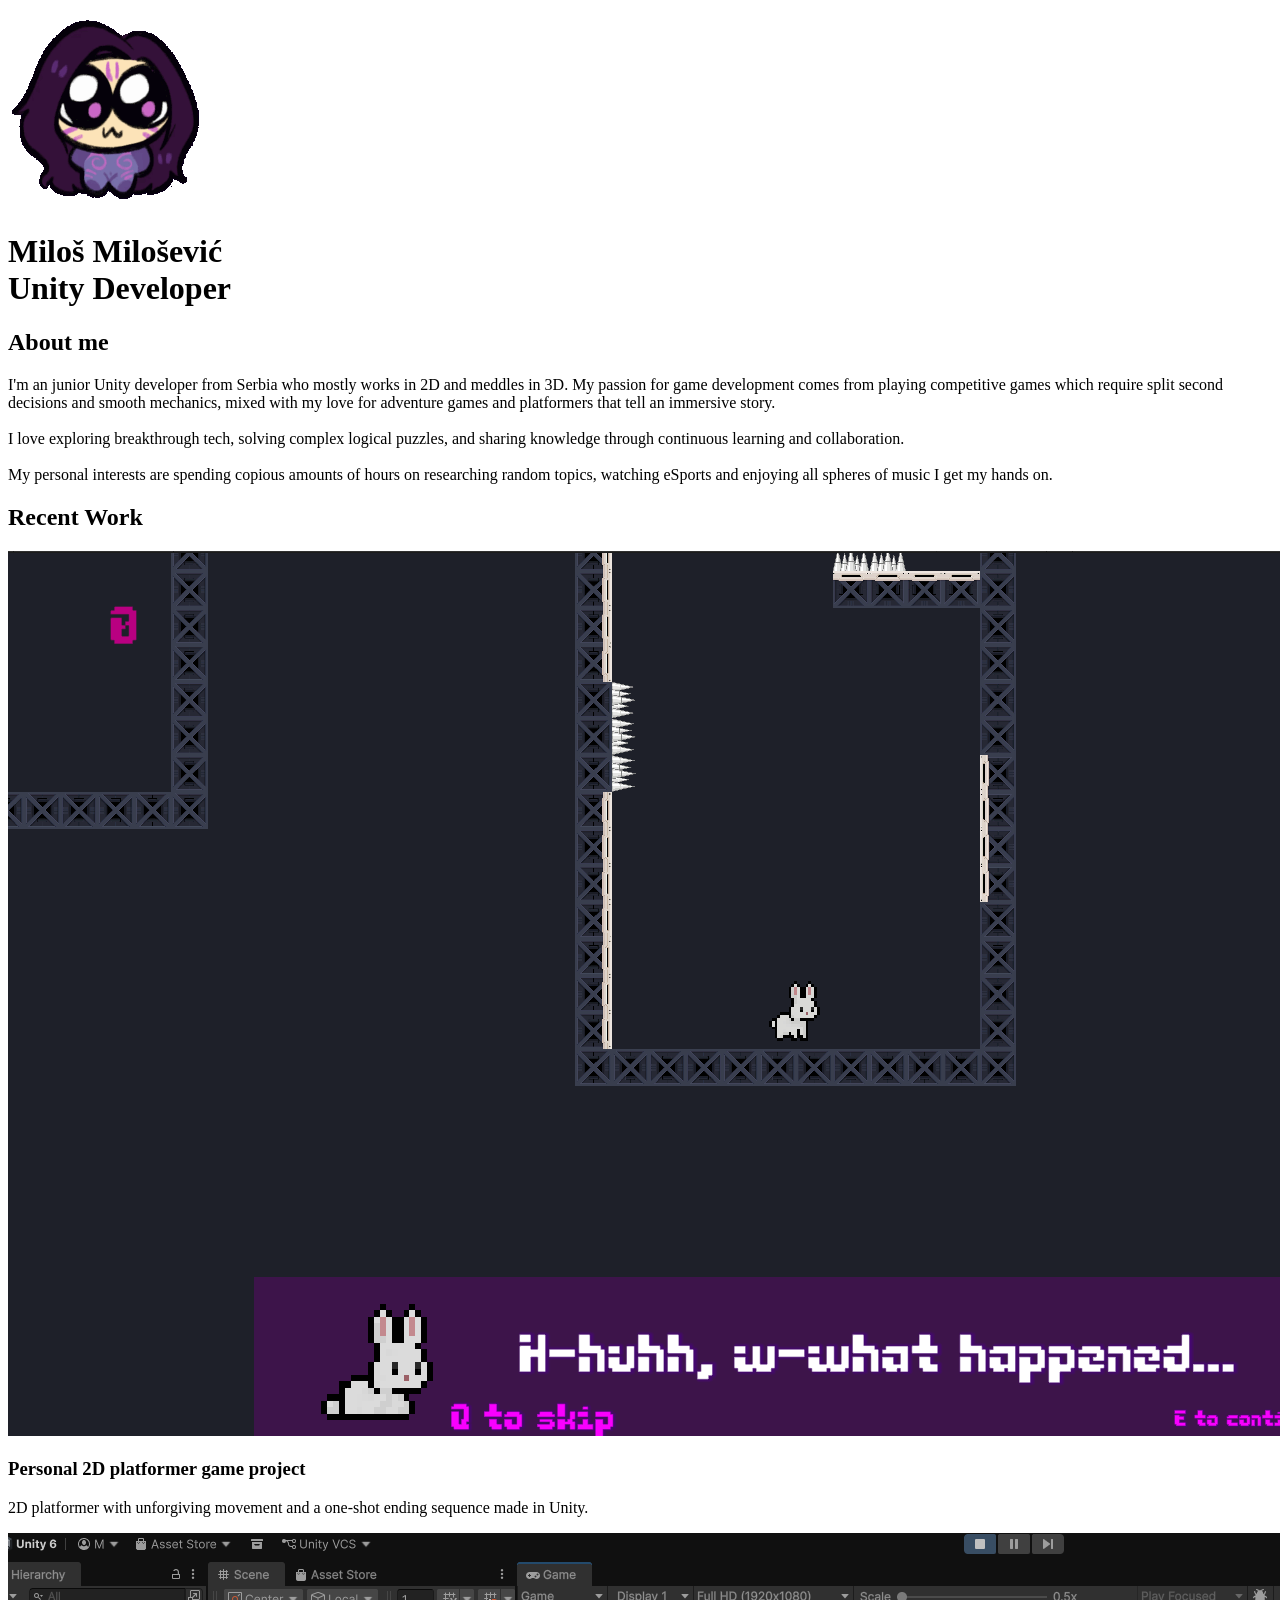
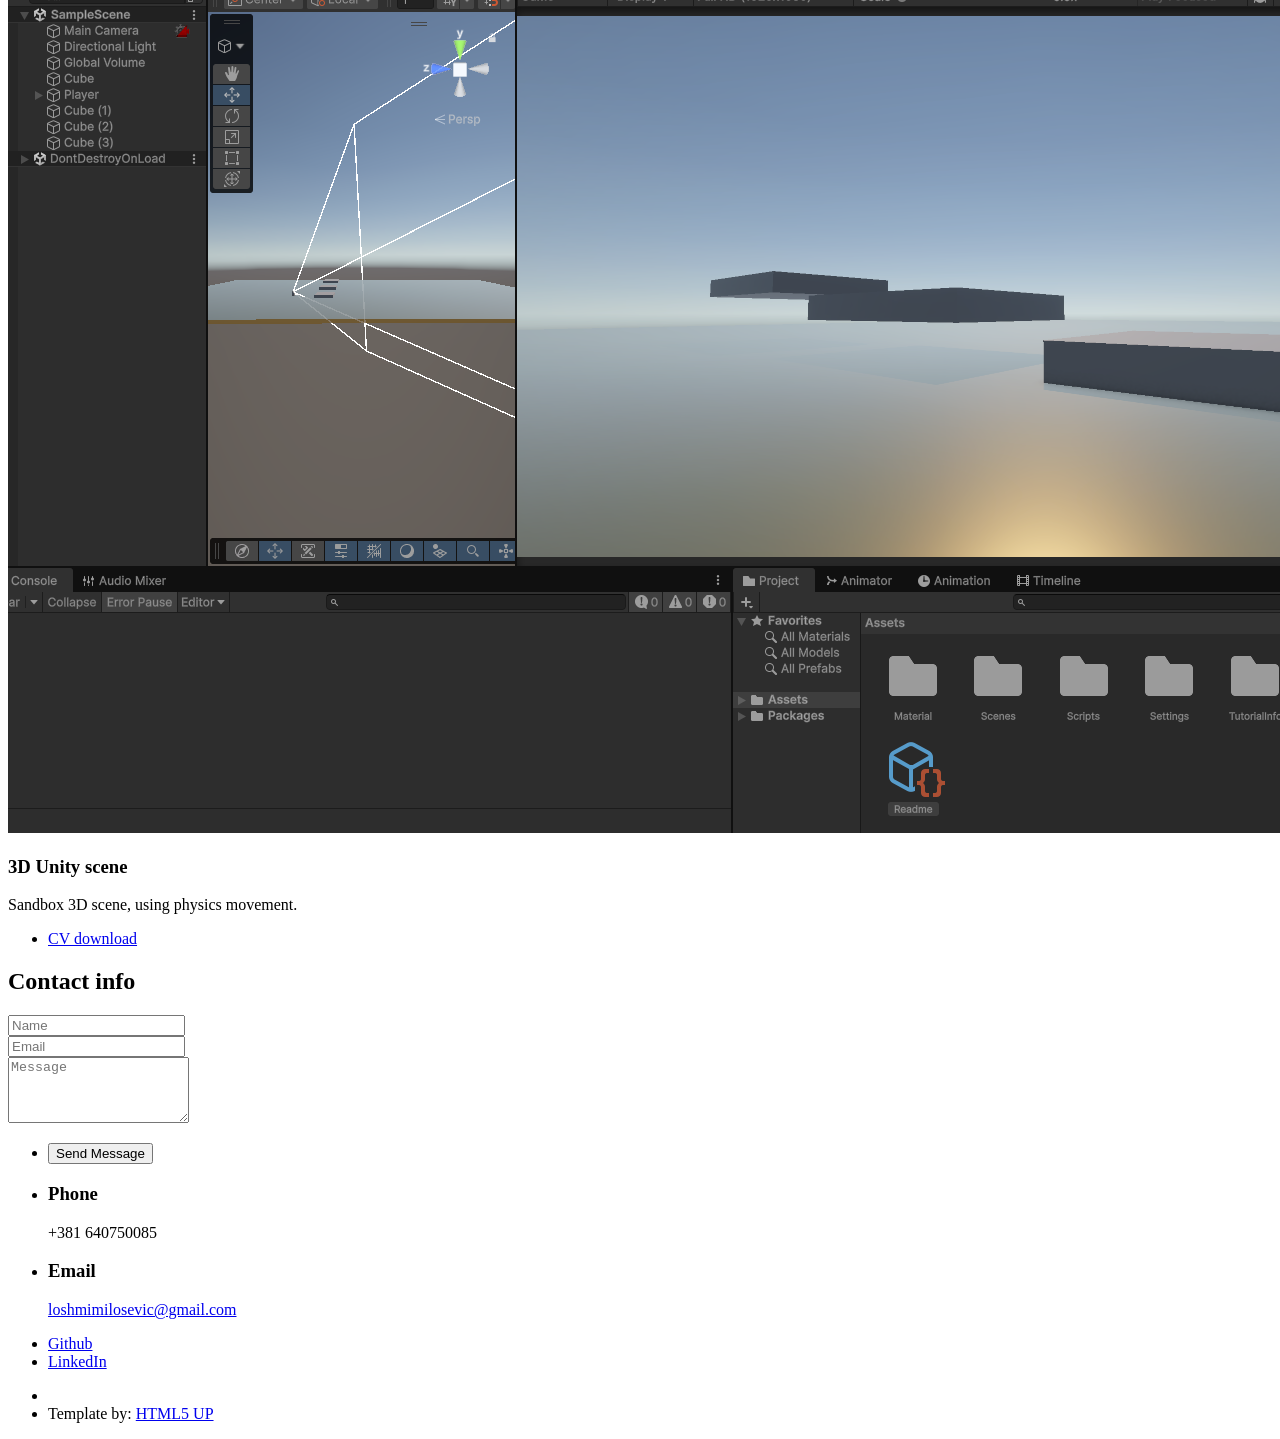
==== index.html @ 56076808 "init" ====
<!DOCTYPE HTML>
<!--
	Strata by HTML5 UP
	html5up.net | @ajlkn
	Free for personal and commercial use under the CCA 3.0 license (html5up.net/license)
-->
<html>
	<head>
		<title>MMilosevic | Portfolio</title>
		<meta charset="utf-8" />
		<meta name="viewport" content="width=device-width, initial-scale=1, user-scalable=no" />
		<link rel="stylesheet" href="assets/css/main.css" />
	</head>
	<body class="is-preload">

		<!-- Header -->
			<header id="header">
				<div class="inner">
					<a class="image avatar"><img src="images/avatar.png" alt="Avatar of MM" /></a>
					<h1>
						<strong>Miloš Milošević</strong>
						<br>Unity Developer</br>
					</h1>
				</div>
			</header>

		<!-- Main -->
			<div id="main">

				<!-- One -->
					<section id="one">
						<header class="major">
							<h2>About me</h2>
						</header>
						<p>
							I'm an junior Unity developer from Serbia who mostly works in 2D and meddles in 3D.
							My passion for game development comes from playing competitive games which require split second decisions and smooth mechanics, mixed with
							my love for adventure games and platformers that tell an immersive story.
							<br>
							</br>
							I love exploring breakthrough tech, solving complex logical puzzles, 
							and sharing knowledge through continuous learning and collaboration.
							<br>
							</br>
							My personal interests are spending copious amounts of hours on researching random topics, watching eSports and 
							enjoying all spheres of music I get my hands on.
						</p>
					</section>

				<!-- Two -->
					<section id="two">
						<h2>Recent Work</h2>
						<div class="row">
							<article class="col-6 col-12-xsmall work-item">
								<a href="images/fulls/personalproject.png" class="image fit thumb"><img src="images/thumbs/personalproject.png" alt="" /></a>
								<h3>Personal 2D platformer game project</h3>
								<p>2D platformer with unforgiving movement and a one-shot ending sequence made in Unity.</p>
							</article>
							<article class="col-6 col-12-xsmall work-item">
								<a href="images/fulls/3dsandbox.png" class="image fit thumb"><img src="images/thumbs/3dsandbox.png" alt="" /></a>
								<h3>3D Unity scene</h3>
								<p>Sandbox 3D scene, using physics movement.</p>
							</article>
						</div>
						<ul class="actions">
							<li><a href="#" class="button">CV download</a></li>
						</ul>
					</section>

				<!-- Three -->
					<section id="three">
						<h2>Contact info</h2>
						<div class="row">
							<div class="col-8 col-12-small">
								<form method="post" action="#">
									<div class="row gtr-uniform gtr-50">
										<div class="col-6 col-12-xsmall"><input type="text" name="name" id="name" placeholder="Name" /></div>
										<div class="col-6 col-12-xsmall"><input type="email" name="email" id="email" placeholder="Email" /></div>
										<div class="col-12"><textarea name="message" id="message" placeholder="Message" rows="4"></textarea></div>
									</div>
								</form>
								<ul class="actions">
									<li><input type="submit" value="Send Message" /></li>
								</ul>
							</div>
							<div class="col-4 col-12-small">
								<ul class="labeled-icons">
									<li>
										<h3 class="icon solid fa-mobile-alt"><span class="label">Phone</span></h3>
										+381 640750085
									</li>
									<li>
										<h3 class="icon solid fa-envelope"><span class="label">Email</span></h3>
										<a href="#">loshmimilosevic@gmail.com</a>
									</li>
								</ul>
							</div>
						</div>
					</section>

				<!-- Four -->
				<!--
					<section id="four">
						<h2>Elements</h2>

						<section>
							<h4>Text</h4>
							<p>This is <b>bold</b> and this is <strong>strong</strong>. This is <i>italic</i> and this is <em>emphasized</em>.
							This is <sup>superscript</sup> text and this is <sub>subscript</sub> text.
							This is <u>underlined</u> and this is code: <code>for (;;) { ... }</code>. Finally, <a href="#">this is a link</a>.</p>
							<hr />
							<header>
								<h4>Heading with a Subtitle</h4>
								<p>Lorem ipsum dolor sit amet nullam id egestas urna aliquam</p>
							</header>
							<p>Nunc lacinia ante nunc ac lobortis. Interdum adipiscing gravida odio porttitor sem non mi integer non faucibus ornare mi ut ante amet placerat aliquet. Volutpat eu sed ante lacinia sapien lorem accumsan varius montes viverra nibh in adipiscing blandit tempus accumsan.</p>
							<header>
								<h5>Heading with a Subtitle</h5>
								<p>Lorem ipsum dolor sit amet nullam id egestas urna aliquam</p>
							</header>
							<p>Nunc lacinia ante nunc ac lobortis. Interdum adipiscing gravida odio porttitor sem non mi integer non faucibus ornare mi ut ante amet placerat aliquet. Volutpat eu sed ante lacinia sapien lorem accumsan varius montes viverra nibh in adipiscing blandit tempus accumsan.</p>
							<hr />
							<h2>Heading Level 2</h2>
							<h3>Heading Level 3</h3>
							<h4>Heading Level 4</h4>
							<h5>Heading Level 5</h5>
							<h6>Heading Level 6</h6>
							<hr />
							<h5>Blockquote</h5>
							<blockquote>Fringilla nisl. Donec accumsan interdum nisi, quis tincidunt felis sagittis eget tempus euismod. Vestibulum ante ipsum primis in faucibus vestibulum. Blandit adipiscing eu felis iaculis volutpat ac adipiscing accumsan faucibus. Vestibulum ante ipsum primis in faucibus lorem ipsum dolor sit amet nullam adipiscing eu felis.</blockquote>
							<h5>Preformatted</h5>
							<pre><code>i = 0;

while (!deck.isInOrder()) {
print 'Iteration ' + i;
deck.shuffle();
i++;
}

print 'It took ' + i + ' iterations to sort the deck.';</code></pre>
						</section>

						<section>
							<h4>Lists</h4>
							<div class="row">
								<div class="col-6 col-12-xsmall">
									<h5>Unordered</h5>
									<ul>
										<li>Dolor pulvinar etiam magna etiam.</li>
										<li>Sagittis adipiscing lorem eleifend.</li>
										<li>Felis enim feugiat dolore viverra.</li>
									</ul>
									<h5>Alternate</h5>
									<ul class="alt">
										<li>Dolor pulvinar etiam magna etiam.</li>
										<li>Sagittis adipiscing lorem eleifend.</li>
										<li>Felis enim feugiat dolore viverra.</li>
									</ul>
								</div>
								<div class="col-6 col-12-xsmall">
									<h5>Ordered</h5>
									<ol>
										<li>Dolor pulvinar etiam magna etiam.</li>
										<li>Etiam vel felis at lorem sed viverra.</li>
										<li>Felis enim feugiat dolore viverra.</li>
										<li>Dolor pulvinar etiam magna etiam.</li>
										<li>Etiam vel felis at lorem sed viverra.</li>
										<li>Felis enim feugiat dolore viverra.</li>
									</ol>
									<h5>Icons</h5>
									<ul class="icons">
										<li><a href="#" class="icon brands fa-twitter"><span class="label">Twitter</span></a></li>
										<li><a href="#" class="icon brands fa-facebook-f"><span class="label">Facebook</span></a></li>
										<li><a href="#" class="icon brands fa-instagram"><span class="label">Instagram</span></a></li>
										<li><a href="#" class="icon brands fa-github"><span class="label">Github</span></a></li>
										<li><a href="#" class="icon brands fa-dribbble"><span class="label">Dribbble</span></a></li>
										<li><a href="#" class="icon brands fa-tumblr"><span class="label">Tumblr</span></a></li>
									</ul>
								</div>
							</div>
							<h5>Actions</h5>
							<ul class="actions">
								<li><a href="#" class="button primary">Default</a></li>
								<li><a href="#" class="button">Default</a></li>
							</ul>
							<ul class="actions small">
								<li><a href="#" class="button primary small">Small</a></li>
								<li><a href="#" class="button small">Small</a></li>
							</ul>
							<div class="row">
								<div class="col-6 col-12-small">
									<ul class="actions stacked">
										<li><a href="#" class="button primary">Default</a></li>
										<li><a href="#" class="button">Default</a></li>
									</ul>
								</div>
								<div class="col-6 col-12-small">
									<ul class="actions stacked">
										<li><a href="#" class="button primary small">Small</a></li>
										<li><a href="#" class="button small">Small</a></li>
									</ul>
								</div>
								<div class="col-6 col-12-small">
									<ul class="actions stacked">
										<li><a href="#" class="button primary fit">Default</a></li>
										<li><a href="#" class="button fit">Default</a></li>
									</ul>
								</div>
								<div class="col-6 col-12-small">
									<ul class="actions stacked">
										<li><a href="#" class="button primary small fit">Small</a></li>
										<li><a href="#" class="button small fit">Small</a></li>
									</ul>
								</div>
							</div>
						</section>

						<section>
							<h4>Table</h4>
							<h5>Default</h5>
							<div class="table-wrapper">
								<table>
									<thead>
										<tr>
											<th>Name</th>
											<th>Description</th>
											<th>Price</th>
										</tr>
									</thead>
									<tbody>
										<tr>
											<td>Item One</td>
											<td>Ante turpis integer aliquet porttitor.</td>
											<td>29.99</td>
										</tr>
										<tr>
											<td>Item Two</td>
											<td>Vis ac commodo adipiscing arcu aliquet.</td>
											<td>19.99</td>
										</tr>
										<tr>
											<td>Item Three</td>
											<td> Morbi faucibus arcu accumsan lorem.</td>
											<td>29.99</td>
										</tr>
										<tr>
											<td>Item Four</td>
											<td>Vitae integer tempus condimentum.</td>
											<td>19.99</td>
										</tr>
										<tr>
											<td>Item Five</td>
											<td>Ante turpis integer aliquet porttitor.</td>
											<td>29.99</td>
										</tr>
									</tbody>
									<tfoot>
										<tr>
											<td colspan="2"></td>
											<td>100.00</td>
										</tr>
									</tfoot>
								</table>
							</div>

							<h5>Alternate</h5>
							<div class="table-wrapper">
								<table class="alt">
									<thead>
										<tr>
											<th>Name</th>
											<th>Description</th>
											<th>Price</th>
										</tr>
									</thead>
									<tbody>
										<tr>
											<td>Item One</td>
											<td>Ante turpis integer aliquet porttitor.</td>
											<td>29.99</td>
										</tr>
										<tr>
											<td>Item Two</td>
											<td>Vis ac commodo adipiscing arcu aliquet.</td>
											<td>19.99</td>
										</tr>
										<tr>
											<td>Item Three</td>
											<td> Morbi faucibus arcu accumsan lorem.</td>
											<td>29.99</td>
										</tr>
										<tr>
											<td>Item Four</td>
											<td>Vitae integer tempus condimentum.</td>
											<td>19.99</td>
										</tr>
										<tr>
											<td>Item Five</td>
											<td>Ante turpis integer aliquet porttitor.</td>
											<td>29.99</td>
										</tr>
									</tbody>
									<tfoot>
										<tr>
											<td colspan="2"></td>
											<td>100.00</td>
										</tr>
									</tfoot>
								</table>
							</div>
						</section>

						<section>
							<h4>Buttons</h4>
							<ul class="actions">
								<li><a href="#" class="button primary">Primary</a></li>
								<li><a href="#" class="button">Default</a></li>
							</ul>
							<ul class="actions">
								<li><a href="#" class="button large">Large</a></li>
								<li><a href="#" class="button">Default</a></li>
								<li><a href="#" class="button small">Small</a></li>
							</ul>
							<ul class="actions fit">
								<li><a href="#" class="button primary fit">Fit</a></li>
								<li><a href="#" class="button fit">Fit</a></li>
							</ul>
							<ul class="actions fit small">
								<li><a href="#" class="button primary fit small">Fit + Small</a></li>
								<li><a href="#" class="button fit small">Fit + Small</a></li>
							</ul>
							<ul class="actions">
								<li><a href="#" class="button primary icon solid fa-download">Icon</a></li>
								<li><a href="#" class="button icon solid fa-download">Icon</a></li>
							</ul>
							<ul class="actions">
								<li><span class="button primary disabled">Primary</span></li>
								<li><span class="button disabled">Default</span></li>
							</ul>
						</section>

						<section>
							<h4>Form</h4>
							<form method="post" action="#">
								<div class="row gtr-uniform gtr-50">
									<div class="col-6 col-12-xsmall">
										<input type="text" name="demo-name" id="demo-name" value="" placeholder="Name" />
									</div>
									<div class="col-6 col-12-xsmall">
										<input type="email" name="demo-email" id="demo-email" value="" placeholder="Email" />
									</div>
									<div class="col-12">
										<select name="demo-category" id="demo-category">
											<option value="">- Category -</option>
											<option value="1">Manufacturing</option>
											<option value="1">Shipping</option>
											<option value="1">Administration</option>
											<option value="1">Human Resources</option>
										</select>
									</div>
									<div class="col-4 col-12-small">
										<input type="radio" id="demo-priority-low" name="demo-priority" checked>
										<label for="demo-priority-low">Low Priority</label>
									</div>
									<div class="col-4 col-12-small">
										<input type="radio" id="demo-priority-normal" name="demo-priority">
										<label for="demo-priority-normal">Normal Priority</label>
									</div>
									<div class="col-4 col-12-small">
										<input type="radio" id="demo-priority-high" name="demo-priority">
										<label for="demo-priority-high">High Priority</label>
									</div>
									<div class="col-6 col-12-small">
										<input type="checkbox" id="demo-copy" name="demo-copy">
										<label for="demo-copy">Email me a copy of this message</label>
									</div>
									<div class="col-6 col-12-small">
										<input type="checkbox" id="demo-human" name="demo-human" checked>
										<label for="demo-human">I am a human and not a robot</label>
									</div>
									<div class="col-12">
										<textarea name="demo-message" id="demo-message" placeholder="Enter your message" rows="6"></textarea>
									</div>
									<div class="col-12">
										<ul class="actions">
											<li><input type="submit" value="Send Message" class="primary" /></li>
											<li><input type="reset" value="Reset" /></li>
										</ul>
									</div>
								</div>
							</form>
						</section>

						<section>
							<h4>Image</h4>
							<h5>Fit</h5>
							<div class="box alt">
								<div class="row gtr-50 gtr-uniform">
									<div class="col-12"><span class="image fit"><img src="images/fulls/05.jpg" alt="" /></span></div>
									<div class="col-4"><span class="image fit"><img src="images/thumbs/01.jpg" alt="" /></span></div>
									<div class="col-4"><span class="image fit"><img src="images/thumbs/02.jpg" alt="" /></span></div>
									<div class="col-4"><span class="image fit"><img src="images/thumbs/03.jpg" alt="" /></span></div>
									<div class="col-4"><span class="image fit"><img src="images/thumbs/04.jpg" alt="" /></span></div>
									<div class="col-4"><span class="image fit"><img src="images/thumbs/05.jpg" alt="" /></span></div>
									<div class="col-4"><span class="image fit"><img src="images/thumbs/06.jpg" alt="" /></span></div>
									<div class="col-4"><span class="image fit"><img src="images/thumbs/03.jpg" alt="" /></span></div>
									<div class="col-4"><span class="image fit"><img src="images/thumbs/02.jpg" alt="" /></span></div>
									<div class="col-4"><span class="image fit"><img src="images/thumbs/01.jpg" alt="" /></span></div>
								</div>
							</div>
							<h5>Left &amp; Right</h5>
							<p><span class="image left"><img src="images/avatar.jpg" alt="" /></span>Fringilla nisl. Donec accumsan interdum nisi, quis tincidunt felis sagittis eget. tempus euismod. Vestibulum ante ipsum primis in faucibus vestibulum. Blandit adipiscing eu felis iaculis volutpat ac adipiscing accumsan eu faucibus. Integer ac pellentesque praesent tincidunt felis sagittis eget. tempus euismod. Vestibulum ante ipsum primis in faucibus vestibulum. Blandit adipiscing eu felis iaculis volutpat ac adipiscing accumsan eu faucibus. Integer ac pellentesque praesent. Donec accumsan interdum nisi, quis tincidunt felis sagittis eget. tempus euismod. Vestibulum ante ipsum primis in faucibus vestibulum. Blandit adipiscing eu felis iaculis volutpat ac adipiscing accumsan eu faucibus. Integer ac pellentesque praesent tincidunt felis sagittis eget. tempus euismod. Vestibulum ante ipsum primis in faucibus vestibulum. Blandit adipiscing eu felis iaculis volutpat ac adipiscing accumsan eu faucibus. Integer ac pellentesque praesent.</p>
							<p><span class="image right"><img src="images/avatar.jpg" alt="" /></span>Fringilla nisl. Donec accumsan interdum nisi, quis tincidunt felis sagittis eget. tempus euismod. Vestibulum ante ipsum primis in faucibus vestibulum. Blandit adipiscing eu felis iaculis volutpat ac adipiscing accumsan eu faucibus. Integer ac pellentesque praesent tincidunt felis sagittis eget. tempus euismod. Vestibulum ante ipsum primis in faucibus vestibulum. Blandit adipiscing eu felis iaculis volutpat ac adipiscing accumsan eu faucibus. Integer ac pellentesque praesent. Donec accumsan interdum nisi, quis tincidunt felis sagittis eget. tempus euismod. Vestibulum ante ipsum primis in faucibus vestibulum. Blandit adipiscing eu felis iaculis volutpat ac adipiscing accumsan eu faucibus. Integer ac pellentesque praesent tincidunt felis sagittis eget. tempus euismod. Vestibulum ante ipsum primis in faucibus vestibulum. Blandit adipiscing eu felis iaculis volutpat ac adipiscing accumsan eu faucibus. Integer ac pellentesque praesent.</p>
						</section>

					</section>
				-->

			</div>

		<!-- Footer -->
			<footer id="footer">
				<div class="inner">
					<ul class="icons">
						<li><a href="https://github.com/losh-mi" class="icon brands fa-github"><span class="label">Github</span></a></li>
						<li><a href="https://www.linkedin.com/in/milos-milosevic-29562b373/" class ="icon brands fa-linkedin"><span class ="label">LinkedIn</span></a></li>
					</ul>
					<ul class="copyright">
						<li></li><li>Template by: <a href="http://html5up.net">HTML5 UP</a></li>
					</ul>
				</div>
			</footer>

		<!-- Scripts -->
			<script src="assets/js/jquery.min.js"></script>
			<script src="assets/js/jquery.poptrox.min.js"></script>
			<script src="assets/js/browser.min.js"></script>
			<script src="assets/js/breakpoints.min.js"></script>
			<script src="assets/js/util.js"></script>
			<script src="assets/js/main.js"></script>

	</body>
</html>
---- assets/css/main.css ----
@import url("fontawesome-all.min.css");
@import url("https://fonts.googleapis.com/css?family=Source+Sans+Pro:400,400italic");

/*
	Strata by HTML5 UP
	html5up.net | @ajlkn
	Free for personal and commercial use under the CCA 3.0 license (html5up.net/license)
*/

html, body, div, span, applet, object,
iframe, h1, h2, h3, h4, h5, h6, p, blockquote,
pre, a, abbr, acronym, address, big, cite,
code, del, dfn, em, img, ins, kbd, q, s, samp,
small, strike, strong, sub, sup, tt, var, b,
u, i, center, dl, dt, dd, ol, ul, li, fieldset,
form, label, legend, table, caption, tbody,
tfoot, thead, tr, th, td, article, aside,
canvas, details, embed, figure, figcaption,
footer, header, hgroup, menu, nav, output, ruby,
section, summary, time, mark, audio, video {
	margin: 0;
	padding: 0;
	border: 0;
	font-size: 100%;
	font: inherit;
	vertical-align: baseline;}

article, aside, details, figcaption, figure,
footer, header, hgroup, menu, nav, section {
	display: block;}

body {
	line-height: 1;
}

ol, ul {
	list-style: none;
}

blockquote, q {
	quotes: none;
}

	blockquote:before, blockquote:after, q:before, q:after {
		content: '';
		content: none;
	}

table {
	border-collapse: collapse;
	border-spacing: 0;
}

body {
	-webkit-text-size-adjust: none;
}

mark {
	background-color: transparent;
	color: inherit;
}

input::-moz-focus-inner {
	border: 0;
	padding: 0;
}

input, select, textarea {
	-moz-appearance: none;
	-webkit-appearance: none;
	-ms-appearance: none;
	appearance: none;
}

/* Basic */

	html {
		box-sizing: border-box;
	}

	*, *:before, *:after {
		box-sizing: inherit;
	}

	body {
		background: #fff;
	}

		body.is-preload *, body.is-preload *:before, body.is-preload *:after {
			-moz-animation: none !important;
			-webkit-animation: none !important;
			-ms-animation: none !important;
			animation: none !important;
			-moz-transition: none !important;
			-webkit-transition: none !important;
			-ms-transition: none !important;
			transition: none !important;
		}

	body, input, select, textarea {
		color: #a2a2a2;
		font-family: "Source Sans Pro", Helvetica, sans-serif;
		font-size: 16pt;
		font-weight: 400;
		line-height: 1.75em;
	}

	a {
		-moz-transition: color 0.2s ease-in-out, border-color 0.2s ease-in-out;
		-webkit-transition: color 0.2s ease-in-out, border-color 0.2s ease-in-out;
		-ms-transition: color 0.2s ease-in-out, border-color 0.2s ease-in-out;
		transition: color 0.2s ease-in-out, border-color 0.2s ease-in-out;
		border-bottom: dotted 1px;
		color: #49bf9d;
		text-decoration: none;
	}

		a:hover {
			border-bottom-color: transparent;
			color: #49bf9d !important;
			text-decoration: none;
		}

	strong, b {
		color: #787878;
		font-weight: 400;
	}

	em, i {
		font-style: italic;
	}

	p {
		margin: 0 0 2em 0;
	}

	h1, h2, h3, h4, h5, h6 {
		color: #787878;
		font-weight: 400;
		line-height: 1em;
		margin: 0 0 1em 0;
	}

		h1 a, h2 a, h3 a, h4 a, h5 a, h6 a {
			color: inherit;
			text-decoration: none;
		}

	h1 {
		font-size: 2em;
		line-height: 1.5em;
	}

	h2 {
		font-size: 1.5em;
		line-height: 1.5em;
	}

	h3 {
		font-size: 1.25em;
		line-height: 1.5em;
	}

	h4 {
		font-size: 1.1em;
		line-height: 1.5em;
	}

	h5 {
		font-size: 0.9em;
		line-height: 1.5em;
	}

	h6 {
		font-size: 0.7em;
		line-height: 1.5em;
	}

	sub {
		font-size: 0.8em;
		position: relative;
		top: 0.5em;
	}

	sup {
		font-size: 0.8em;
		position: relative;
		top: -0.5em;
	}

	hr {
		border: 0;
		border-bottom: solid 2px #efefef;
		margin: 2em 0;
	}

		hr.major {
			margin: 3em 0;
		}

	blockquote {
		border-left: solid 6px #efefef;
		font-style: italic;
		margin: 0 0 2em 0;
		padding: 0.5em 0 0.5em 1.5em;
	}

	code {
		background: #f7f7f7;
		border-radius: 0.35em;
		border: solid 2px #efefef;
		font-family: "Courier New", monospace;
		font-size: 0.9em;
		margin: 0 0.25em;
		padding: 0.25em 0.65em;
	}

	pre {
		-webkit-overflow-scrolling: touch;
		font-family: "Courier New", monospace;
		font-size: 0.9em;
		margin: 0 0 2em 0;
	}

		pre code {
			display: block;
			line-height: 1.75em;
			padding: 1em 1.5em;
			overflow-x: auto;
		}

	.align-left {
		text-align: left;
	}

	.align-center {
		text-align: center;
	}

	.align-right {
		text-align: right;
	}

/* Container */

	.container {
		margin: 0 auto;
		max-width: calc(100% - 4em);
		width: 100%;
	}

		.container.xsmall {
			width: 25%;
		}

		.container.small {
			width: 50%;
		}

		.container.medium {
			width: 75%;
		}

		.container.large {
			width: 125%;
		}

		.container.xlarge {
			width: 150%;
		}

		.container.max {
			width: 100%;
		}

		@media screen and (max-width: 980px) {

			.container {
				width: 100% !important;
				max-width: 100% !important;
			}

		}

		@media screen and (max-width: 480px) {

			.container {
				max-width: calc(100% - 3em);
			}

		}

/* Row */

	.row {
		display: flex;
		flex-wrap: wrap;
		box-sizing: border-box;
		align-items: stretch;
	}

		.row > * {
			box-sizing: border-box;
		}

		.row.gtr-uniform > * > :last-child {
			margin-bottom: 0;
		}

		.row.aln-left {
			justify-content: flex-start;
		}

		.row.aln-center {
			justify-content: center;
		}

		.row.aln-right {
			justify-content: flex-end;
		}

		.row.aln-top {
			align-items: flex-start;
		}

		.row.aln-middle {
			align-items: center;
		}

		.row.aln-bottom {
			align-items: flex-end;
		}

		.row > .imp {
			order: -1;
		}

		.row > .col-1 {
			width: 8.33333%;
		}

		.row > .off-1 {
			margin-left: 8.33333%;
		}

		.row > .col-2 {
			width: 16.66667%;
		}

		.row > .off-2 {
			margin-left: 16.66667%;
		}

		.row > .col-3 {
			width: 25%;
		}

		.row > .off-3 {
			margin-left: 25%;
		}

		.row > .col-4 {
			width: 33.33333%;
		}

		.row > .off-4 {
			margin-left: 33.33333%;
		}

		.row > .col-5 {
			width: 41.66667%;
		}

		.row > .off-5 {
			margin-left: 41.66667%;
		}

		.row > .col-6 {
			width: 50%;
		}

		.row > .off-6 {
			margin-left: 50%;
		}

		.row > .col-7 {
			width: 58.33333%;
		}

		.row > .off-7 {
			margin-left: 58.33333%;
		}

		.row > .col-8 {
			width: 66.66667%;
		}

		.row > .off-8 {
			margin-left: 66.66667%;
		}

		.row > .col-9 {
			width: 75%;
		}

		.row > .off-9 {
			margin-left: 75%;
		}

		.row > .col-10 {
			width: 83.33333%;
		}

		.row > .off-10 {
			margin-left: 83.33333%;
		}

		.row > .col-11 {
			width: 91.66667%;
		}

		.row > .off-11 {
			margin-left: 91.66667%;
		}

		.row > .col-12 {
			width: 100%;
		}

		.row > .off-12 {
			margin-left: 100%;
		}

		.row.gtr-0 {
			margin-top: 0;
			margin-left: 0em;
		}

			.row.gtr-0 > * {
				padding: 0 0 0 0em;
			}

			.row.gtr-0.gtr-uniform {
				margin-top: 0em;
			}

				.row.gtr-0.gtr-uniform > * {
					padding-top: 0em;
				}

		.row.gtr-25 {
			margin-top: 0;
			margin-left: -0.625em;
		}

			.row.gtr-25 > * {
				padding: 0 0 0 0.625em;
			}

			.row.gtr-25.gtr-uniform {
				margin-top: -0.625em;
			}

				.row.gtr-25.gtr-uniform > * {
					padding-top: 0.625em;
				}

		.row.gtr-50 {
			margin-top: 0;
			margin-left: -1.25em;
		}

			.row.gtr-50 > * {
				padding: 0 0 0 1.25em;
			}

			.row.gtr-50.gtr-uniform {
				margin-top: -1.25em;
			}

				.row.gtr-50.gtr-uniform > * {
					padding-top: 1.25em;
				}

		.row {
			margin-top: 0;
			margin-left: -2.5em;
		}

			.row > * {
				padding: 0 0 0 2.5em;
			}

			.row.gtr-uniform {
				margin-top: -2.5em;
			}

				.row.gtr-uniform > * {
					padding-top: 2.5em;
				}

		.row.gtr-150 {
			margin-top: 0;
			margin-left: -3.75em;
		}

			.row.gtr-150 > * {
				padding: 0 0 0 3.75em;
			}

			.row.gtr-150.gtr-uniform {
				margin-top: -3.75em;
			}

				.row.gtr-150.gtr-uniform > * {
					padding-top: 3.75em;
				}

		.row.gtr-200 {
			margin-top: 0;
			margin-left: -5em;
		}

			.row.gtr-200 > * {
				padding: 0 0 0 5em;
			}

			.row.gtr-200.gtr-uniform {
				margin-top: -5em;
			}

				.row.gtr-200.gtr-uniform > * {
					padding-top: 5em;
				}

		@media screen and (max-width: 1800px) {

			.row {
				display: flex;
				flex-wrap: wrap;
				box-sizing: border-box;
				align-items: stretch;
			}

				.row > * {
					box-sizing: border-box;
				}

				.row.gtr-uniform > * > :last-child {
					margin-bottom: 0;
				}

				.row.aln-left {
					justify-content: flex-start;
				}

				.row.aln-center {
					justify-content: center;
				}

				.row.aln-right {
					justify-content: flex-end;
				}

				.row.aln-top {
					align-items: flex-start;
				}

				.row.aln-middle {
					align-items: center;
				}

				.row.aln-bottom {
					align-items: flex-end;
				}

				.row > .imp-xlarge {
					order: -1;
				}

				.row > .col-1-xlarge {
					width: 8.33333%;
				}

				.row > .off-1-xlarge {
					margin-left: 8.33333%;
				}

				.row > .col-2-xlarge {
					width: 16.66667%;
				}

				.row > .off-2-xlarge {
					margin-left: 16.66667%;
				}

				.row > .col-3-xlarge {
					width: 25%;
				}

				.row > .off-3-xlarge {
					margin-left: 25%;
				}

				.row > .col-4-xlarge {
					width: 33.33333%;
				}

				.row > .off-4-xlarge {
					margin-left: 33.33333%;
				}

				.row > .col-5-xlarge {
					width: 41.66667%;
				}

				.row > .off-5-xlarge {
					margin-left: 41.66667%;
				}

				.row > .col-6-xlarge {
					width: 50%;
				}

				.row > .off-6-xlarge {
					margin-left: 50%;
				}

				.row > .col-7-xlarge {
					width: 58.33333%;
				}

				.row > .off-7-xlarge {
					margin-left: 58.33333%;
				}

				.row > .col-8-xlarge {
					width: 66.66667%;
				}

				.row > .off-8-xlarge {
					margin-left: 66.66667%;
				}

				.row > .col-9-xlarge {
					width: 75%;
				}

				.row > .off-9-xlarge {
					margin-left: 75%;
				}

				.row > .col-10-xlarge {
					width: 83.33333%;
				}

				.row > .off-10-xlarge {
					margin-left: 83.33333%;
				}

				.row > .col-11-xlarge {
					width: 91.66667%;
				}

				.row > .off-11-xlarge {
					margin-left: 91.66667%;
				}

				.row > .col-12-xlarge {
					width: 100%;
				}

				.row > .off-12-xlarge {
					margin-left: 100%;
				}

				.row.gtr-0 {
					margin-top: 0;
					margin-left: 0em;
				}

					.row.gtr-0 > * {
						padding: 0 0 0 0em;
					}

					.row.gtr-0.gtr-uniform {
						margin-top: 0em;
					}

						.row.gtr-0.gtr-uniform > * {
							padding-top: 0em;
						}

				.row.gtr-25 {
					margin-top: 0;
					margin-left: -0.625em;
				}

					.row.gtr-25 > * {
						padding: 0 0 0 0.625em;
					}

					.row.gtr-25.gtr-uniform {
						margin-top: -0.625em;
					}

						.row.gtr-25.gtr-uniform > * {
							padding-top: 0.625em;
						}

				.row.gtr-50 {
					margin-top: 0;
					margin-left: -1.25em;
				}

					.row.gtr-50 > * {
						padding: 0 0 0 1.25em;
					}

					.row.gtr-50.gtr-uniform {
						margin-top: -1.25em;
					}

						.row.gtr-50.gtr-uniform > * {
							padding-top: 1.25em;
						}

				.row {
					margin-top: 0;
					margin-left: -2.5em;
				}

					.row > * {
						padding: 0 0 0 2.5em;
					}

					.row.gtr-uniform {
						margin-top: -2.5em;
					}

						.row.gtr-uniform > * {
							padding-top: 2.5em;
						}

				.row.gtr-150 {
					margin-top: 0;
					margin-left: -3.75em;
				}

					.row.gtr-150 > * {
						padding: 0 0 0 3.75em;
					}

					.row.gtr-150.gtr-uniform {
						margin-top: -3.75em;
					}

						.row.gtr-150.gtr-uniform > * {
							padding-top: 3.75em;
						}

				.row.gtr-200 {
					margin-top: 0;
					margin-left: -5em;
				}

					.row.gtr-200 > * {
						padding: 0 0 0 5em;
					}

					.row.gtr-200.gtr-uniform {
						margin-top: -5em;
					}

						.row.gtr-200.gtr-uniform > * {
							padding-top: 5em;
						}

		}

		@media screen and (max-width: 1280px) {

			.row {
				display: flex;
				flex-wrap: wrap;
				box-sizing: border-box;
				align-items: stretch;
			}

				.row > * {
					box-sizing: border-box;
				}

				.row.gtr-uniform > * > :last-child {
					margin-bottom: 0;
				}

				.row.aln-left {
					justify-content: flex-start;
				}

				.row.aln-center {
					justify-content: center;
				}

				.row.aln-right {
					justify-content: flex-end;
				}

				.row.aln-top {
					align-items: flex-start;
				}

				.row.aln-middle {
					align-items: center;
				}

				.row.aln-bottom {
					align-items: flex-end;
				}

				.row > .imp-large {
					order: -1;
				}

				.row > .col-1-large {
					width: 8.33333%;
				}

				.row > .off-1-large {
					margin-left: 8.33333%;
				}

				.row > .col-2-large {
					width: 16.66667%;
				}

				.row > .off-2-large {
					margin-left: 16.66667%;
				}

				.row > .col-3-large {
					width: 25%;
				}

				.row > .off-3-large {
					margin-left: 25%;
				}

				.row > .col-4-large {
					width: 33.33333%;
				}

				.row > .off-4-large {
					margin-left: 33.33333%;
				}

				.row > .col-5-large {
					width: 41.66667%;
				}

				.row > .off-5-large {
					margin-left: 41.66667%;
				}

				.row > .col-6-large {
					width: 50%;
				}

				.row > .off-6-large {
					margin-left: 50%;
				}

				.row > .col-7-large {
					width: 58.33333%;
				}

				.row > .off-7-large {
					margin-left: 58.33333%;
				}

				.row > .col-8-large {
					width: 66.66667%;
				}

				.row > .off-8-large {
					margin-left: 66.66667%;
				}

				.row > .col-9-large {
					width: 75%;
				}

				.row > .off-9-large {
					margin-left: 75%;
				}

				.row > .col-10-large {
					width: 83.33333%;
				}

				.row > .off-10-large {
					margin-left: 83.33333%;
				}

				.row > .col-11-large {
					width: 91.66667%;
				}

				.row > .off-11-large {
					margin-left: 91.66667%;
				}

				.row > .col-12-large {
					width: 100%;
				}

				.row > .off-12-large {
					margin-left: 100%;
				}

				.row.gtr-0 {
					margin-top: 0;
					margin-left: 0em;
				}

					.row.gtr-0 > * {
						padding: 0 0 0 0em;
					}

					.row.gtr-0.gtr-uniform {
						margin-top: 0em;
					}

						.row.gtr-0.gtr-uniform > * {
							padding-top: 0em;
						}

				.row.gtr-25 {
					margin-top: 0;
					margin-left: -0.5em;
				}

					.row.gtr-25 > * {
						padding: 0 0 0 0.5em;
					}

					.row.gtr-25.gtr-uniform {
						margin-top: -0.5em;
					}

						.row.gtr-25.gtr-uniform > * {
							padding-top: 0.5em;
						}

				.row.gtr-50 {
					margin-top: 0;
					margin-left: -1em;
				}

					.row.gtr-50 > * {
						padding: 0 0 0 1em;
					}

					.row.gtr-50.gtr-uniform {
						margin-top: -1em;
					}

						.row.gtr-50.gtr-uniform > * {
							padding-top: 1em;
						}

				.row {
					margin-top: 0;
					margin-left: -2em;
				}

					.row > * {
						padding: 0 0 0 2em;
					}

					.row.gtr-uniform {
						margin-top: -2em;
					}

						.row.gtr-uniform > * {
							padding-top: 2em;
						}

				.row.gtr-150 {
					margin-top: 0;
					margin-left: -3em;
				}

					.row.gtr-150 > * {
						padding: 0 0 0 3em;
					}

					.row.gtr-150.gtr-uniform {
						margin-top: -3em;
					}

						.row.gtr-150.gtr-uniform > * {
							padding-top: 3em;
						}

				.row.gtr-200 {
					margin-top: 0;
					margin-left: -4em;
				}

					.row.gtr-200 > * {
						padding: 0 0 0 4em;
					}

					.row.gtr-200.gtr-uniform {
						margin-top: -4em;
					}

						.row.gtr-200.gtr-uniform > * {
							padding-top: 4em;
						}

		}

		@media screen and (max-width: 980px) {

			.row {
				display: flex;
				flex-wrap: wrap;
				box-sizing: border-box;
				align-items: stretch;
			}

				.row > * {
					box-sizing: border-box;
				}

				.row.gtr-uniform > * > :last-child {
					margin-bottom: 0;
				}

				.row.aln-left {
					justify-content: flex-start;
				}

				.row.aln-center {
					justify-content: center;
				}

				.row.aln-right {
					justify-content: flex-end;
				}

				.row.aln-top {
					align-items: flex-start;
				}

				.row.aln-middle {
					align-items: center;
				}

				.row.aln-bottom {
					align-items: flex-end;
				}

				.row > .imp-medium {
					order: -1;
				}

				.row > .col-1-medium {
					width: 8.33333%;
				}

				.row > .off-1-medium {
					margin-left: 8.33333%;
				}

				.row > .col-2-medium {
					width: 16.66667%;
				}

				.row > .off-2-medium {
					margin-left: 16.66667%;
				}

				.row > .col-3-medium {
					width: 25%;
				}

				.row > .off-3-medium {
					margin-left: 25%;
				}

				.row > .col-4-medium {
					width: 33.33333%;
				}

				.row > .off-4-medium {
					margin-left: 33.33333%;
				}

				.row > .col-5-medium {
					width: 41.66667%;
				}

				.row > .off-5-medium {
					margin-left: 41.66667%;
				}

				.row > .col-6-medium {
					width: 50%;
				}

				.row > .off-6-medium {
					margin-left: 50%;
				}

				.row > .col-7-medium {
					width: 58.33333%;
				}

				.row > .off-7-medium {
					margin-left: 58.33333%;
				}

				.row > .col-8-medium {
					width: 66.66667%;
				}

				.row > .off-8-medium {
					margin-left: 66.66667%;
				}

				.row > .col-9-medium {
					width: 75%;
				}

				.row > .off-9-medium {
					margin-left: 75%;
				}

				.row > .col-10-medium {
					width: 83.33333%;
				}

				.row > .off-10-medium {
					margin-left: 83.33333%;
				}

				.row > .col-11-medium {
					width: 91.66667%;
				}

				.row > .off-11-medium {
					margin-left: 91.66667%;
				}

				.row > .col-12-medium {
					width: 100%;
				}

				.row > .off-12-medium {
					margin-left: 100%;
				}

				.row.gtr-0 {
					margin-top: 0;
					margin-left: 0em;
				}

					.row.gtr-0 > * {
						padding: 0 0 0 0em;
					}

					.row.gtr-0.gtr-uniform {
						margin-top: 0em;
					}

						.row.gtr-0.gtr-uniform > * {
							padding-top: 0em;
						}

				.row.gtr-25 {
					margin-top: 0;
					margin-left: -0.5em;
				}

					.row.gtr-25 > * {
						padding: 0 0 0 0.5em;
					}

					.row.gtr-25.gtr-uniform {
						margin-top: -0.5em;
					}

						.row.gtr-25.gtr-uniform > * {
							padding-top: 0.5em;
						}

				.row.gtr-50 {
					margin-top: 0;
					margin-left: -1em;
				}

					.row.gtr-50 > * {
						padding: 0 0 0 1em;
					}

					.row.gtr-50.gtr-uniform {
						margin-top: -1em;
					}

						.row.gtr-50.gtr-uniform > * {
							padding-top: 1em;
						}

				.row {
					margin-top: 0;
					margin-left: -2em;
				}

					.row > * {
						padding: 0 0 0 2em;
					}

					.row.gtr-uniform {
						margin-top: -2em;
					}

						.row.gtr-uniform > * {
							padding-top: 2em;
						}

				.row.gtr-150 {
					margin-top: 0;
					margin-left: -3em;
				}

					.row.gtr-150 > * {
						padding: 0 0 0 3em;
					}

					.row.gtr-150.gtr-uniform {
						margin-top: -3em;
					}

						.row.gtr-150.gtr-uniform > * {
							padding-top: 3em;
						}

				.row.gtr-200 {
					margin-top: 0;
					margin-left: -4em;
				}

					.row.gtr-200 > * {
						padding: 0 0 0 4em;
					}

					.row.gtr-200.gtr-uniform {
						margin-top: -4em;
					}

						.row.gtr-200.gtr-uniform > * {
							padding-top: 4em;
						}

		}

		@media screen and (max-width: 736px) {

			.row {
				display: flex;
				flex-wrap: wrap;
				box-sizing: border-box;
				align-items: stretch;
			}

				.row > * {
					box-sizing: border-box;
				}

				.row.gtr-uniform > * > :last-child {
					margin-bottom: 0;
				}

				.row.aln-left {
					justify-content: flex-start;
				}

				.row.aln-center {
					justify-content: center;
				}

				.row.aln-right {
					justify-content: flex-end;
				}

				.row.aln-top {
					align-items: flex-start;
				}

				.row.aln-middle {
					align-items: center;
				}

				.row.aln-bottom {
					align-items: flex-end;
				}

				.row > .imp-small {
					order: -1;
				}

				.row > .col-1-small {
					width: 8.33333%;
				}

				.row > .off-1-small {
					margin-left: 8.33333%;
				}

				.row > .col-2-small {
					width: 16.66667%;
				}

				.row > .off-2-small {
					margin-left: 16.66667%;
				}

				.row > .col-3-small {
					width: 25%;
				}

				.row > .off-3-small {
					margin-left: 25%;
				}

				.row > .col-4-small {
					width: 33.33333%;
				}

				.row > .off-4-small {
					margin-left: 33.33333%;
				}

				.row > .col-5-small {
					width: 41.66667%;
				}

				.row > .off-5-small {
					margin-left: 41.66667%;
				}

				.row > .col-6-small {
					width: 50%;
				}

				.row > .off-6-small {
					margin-left: 50%;
				}

				.row > .col-7-small {
					width: 58.33333%;
				}

				.row > .off-7-small {
					margin-left: 58.33333%;
				}

				.row > .col-8-small {
					width: 66.66667%;
				}

				.row > .off-8-small {
					margin-left: 66.66667%;
				}

				.row > .col-9-small {
					width: 75%;
				}

				.row > .off-9-small {
					margin-left: 75%;
				}

				.row > .col-10-small {
					width: 83.33333%;
				}

				.row > .off-10-small {
					margin-left: 83.33333%;
				}

				.row > .col-11-small {
					width: 91.66667%;
				}

				.row > .off-11-small {
					margin-left: 91.66667%;
				}

				.row > .col-12-small {
					width: 100%;
				}

				.row > .off-12-small {
					margin-left: 100%;
				}

				.row.gtr-0 {
					margin-top: 0;
					margin-left: 0em;
				}

					.row.gtr-0 > * {
						padding: 0 0 0 0em;
					}

					.row.gtr-0.gtr-uniform {
						margin-top: 0em;
					}

						.row.gtr-0.gtr-uniform > * {
							padding-top: 0em;
						}

				.row.gtr-25 {
					margin-top: 0;
					margin-left: -0.375em;
				}

					.row.gtr-25 > * {
						padding: 0 0 0 0.375em;
					}

					.row.gtr-25.gtr-uniform {
						margin-top: -0.375em;
					}

						.row.gtr-25.gtr-uniform > * {
							padding-top: 0.375em;
						}

				.row.gtr-50 {
					margin-top: 0;
					margin-left: -0.75em;
				}

					.row.gtr-50 > * {
						padding: 0 0 0 0.75em;
					}

					.row.gtr-50.gtr-uniform {
						margin-top: -0.75em;
					}

						.row.gtr-50.gtr-uniform > * {
							padding-top: 0.75em;
						}

				.row {
					margin-top: 0;
					margin-left: -1.5em;
				}

					.row > * {
						padding: 0 0 0 1.5em;
					}

					.row.gtr-uniform {
						margin-top: -1.5em;
					}

						.row.gtr-uniform > * {
							padding-top: 1.5em;
						}

				.row.gtr-150 {
					margin-top: 0;
					margin-left: -2.25em;
				}

					.row.gtr-150 > * {
						padding: 0 0 0 2.25em;
					}

					.row.gtr-150.gtr-uniform {
						margin-top: -2.25em;
					}

						.row.gtr-150.gtr-uniform > * {
							padding-top: 2.25em;
						}

				.row.gtr-200 {
					margin-top: 0;
					margin-left: -3em;
				}

					.row.gtr-200 > * {
						padding: 0 0 0 3em;
					}

					.row.gtr-200.gtr-uniform {
						margin-top: -3em;
					}

						.row.gtr-200.gtr-uniform > * {
							padding-top: 3em;
						}

		}

		@media screen and (max-width: 480px) {

			.row {
				display: flex;
				flex-wrap: wrap;
				box-sizing: border-box;
				align-items: stretch;
			}

				.row > * {
					box-sizing: border-box;
				}

				.row.gtr-uniform > * > :last-child {
					margin-bottom: 0;
				}

				.row.aln-left {
					justify-content: flex-start;
				}

				.row.aln-center {
					justify-content: center;
				}

				.row.aln-right {
					justify-content: flex-end;
				}

				.row.aln-top {
					align-items: flex-start;
				}

				.row.aln-middle {
					align-items: center;
				}

				.row.aln-bottom {
					align-items: flex-end;
				}

				.row > .imp-xsmall {
					order: -1;
				}

				.row > .col-1-xsmall {
					width: 8.33333%;
				}

				.row > .off-1-xsmall {
					margin-left: 8.33333%;
				}

				.row > .col-2-xsmall {
					width: 16.66667%;
				}

				.row > .off-2-xsmall {
					margin-left: 16.66667%;
				}

				.row > .col-3-xsmall {
					width: 25%;
				}

				.row > .off-3-xsmall {
					margin-left: 25%;
				}

				.row > .col-4-xsmall {
					width: 33.33333%;
				}

				.row > .off-4-xsmall {
					margin-left: 33.33333%;
				}

				.row > .col-5-xsmall {
					width: 41.66667%;
				}

				.row > .off-5-xsmall {
					margin-left: 41.66667%;
				}

				.row > .col-6-xsmall {
					width: 50%;
				}

				.row > .off-6-xsmall {
					margin-left: 50%;
				}

				.row > .col-7-xsmall {
					width: 58.33333%;
				}

				.row > .off-7-xsmall {
					margin-left: 58.33333%;
				}

				.row > .col-8-xsmall {
					width: 66.66667%;
				}

				.row > .off-8-xsmall {
					margin-left: 66.66667%;
				}

				.row > .col-9-xsmall {
					width: 75%;
				}

				.row > .off-9-xsmall {
					margin-left: 75%;
				}

				.row > .col-10-xsmall {
					width: 83.33333%;
				}

				.row > .off-10-xsmall {
					margin-left: 83.33333%;
				}

				.row > .col-11-xsmall {
					width: 91.66667%;
				}

				.row > .off-11-xsmall {
					margin-left: 91.66667%;
				}

				.row > .col-12-xsmall {
					width: 100%;
				}

				.row > .off-12-xsmall {
					margin-left: 100%;
				}

				.row.gtr-0 {
					margin-top: 0;
					margin-left: 0em;
				}

					.row.gtr-0 > * {
						padding: 0 0 0 0em;
					}

					.row.gtr-0.gtr-uniform {
						margin-top: 0em;
					}

						.row.gtr-0.gtr-uniform > * {
							padding-top: 0em;
						}

				.row.gtr-25 {
					margin-top: 0;
					margin-left: -0.375em;
				}

					.row.gtr-25 > * {
						padding: 0 0 0 0.375em;
					}

					.row.gtr-25.gtr-uniform {
						margin-top: -0.375em;
					}

						.row.gtr-25.gtr-uniform > * {
							padding-top: 0.375em;
						}

				.row.gtr-50 {
					margin-top: 0;
					margin-left: -0.75em;
				}

					.row.gtr-50 > * {
						padding: 0 0 0 0.75em;
					}

					.row.gtr-50.gtr-uniform {
						margin-top: -0.75em;
					}

						.row.gtr-50.gtr-uniform > * {
							padding-top: 0.75em;
						}

				.row {
					margin-top: 0;
					margin-left: -1.5em;
				}

					.row > * {
						padding: 0 0 0 1.5em;
					}

					.row.gtr-uniform {
						margin-top: -1.5em;
					}

						.row.gtr-uniform > * {
							padding-top: 1.5em;
						}

				.row.gtr-150 {
					margin-top: 0;
					margin-left: -2.25em;
				}

					.row.gtr-150 > * {
						padding: 0 0 0 2.25em;
					}

					.row.gtr-150.gtr-uniform {
						margin-top: -2.25em;
					}

						.row.gtr-150.gtr-uniform > * {
							padding-top: 2.25em;
						}

				.row.gtr-200 {
					margin-top: 0;
					margin-left: -3em;
				}

					.row.gtr-200 > * {
						padding: 0 0 0 3em;
					}

					.row.gtr-200.gtr-uniform {
						margin-top: -3em;
					}

						.row.gtr-200.gtr-uniform > * {
							padding-top: 3em;
						}

		}

/* Section/Article */

	section.special, article.special {
		text-align: center;
	}

	header p {
		color: #b2b2b2;
		position: relative;
		margin: 0 0 1.5em 0;
	}

	header h2 + p {
		font-size: 1.25em;
		margin-top: -1em;
		line-height: 1.5em;
	}

	header h3 + p {
		font-size: 1.1em;
		margin-top: -0.8em;
		line-height: 1.5em;
	}

	header h4 + p,
	header h5 + p,
	header h6 + p {
		font-size: 0.9em;
		margin-top: -0.6em;
		line-height: 1.5em;
	}

	header.major h2 {
		font-size: 2em;
	}

/* Form */

	form {
		margin: 0 0 2em 0;
	}

	label {
		color: #787878;
		display: block;
		font-size: 0.9em;
		font-weight: 400;
		margin: 0 0 1em 0;
	}

	input[type="text"],
	input[type="password"],
	input[type="email"],
	select,
	textarea {
		-moz-appearance: none;
		-webkit-appearance: none;
		-ms-appearance: none;
		appearance: none;
		background: #f7f7f7;
		border-radius: 0.35em;
		border: solid 2px transparent;
		color: inherit;
		display: block;
		outline: 0;
		padding: 0 0.75em;
		text-decoration: none;
		width: 100%;
	}

		input[type="text"]:invalid,
		input[type="password"]:invalid,
		input[type="email"]:invalid,
		select:invalid,
		textarea:invalid {
			box-shadow: none;
		}

		input[type="text"]:focus,
		input[type="password"]:focus,
		input[type="email"]:focus,
		select:focus,
		textarea:focus {
			border-color: #49bf9d;
		}

	select {
		background-image: url("data:image/svg+xml;charset=utf8,%3Csvg xmlns='http://www.w3.org/2000/svg' width='40' height='40' preserveAspectRatio='none' viewBox='0 0 40 40'%3E%3Cpath d='M9.4,12.3l10.4,10.4l10.4-10.4c0.2-0.2,0.5-0.4,0.9-0.4c0.3,0,0.6,0.1,0.9,0.4l3.3,3.3c0.2,0.2,0.4,0.5,0.4,0.9 c0,0.4-0.1,0.6-0.4,0.9L20.7,31.9c-0.2,0.2-0.5,0.4-0.9,0.4c-0.3,0-0.6-0.1-0.9-0.4L4.3,17.3c-0.2-0.2-0.4-0.5-0.4-0.9 c0-0.4,0.1-0.6,0.4-0.9l3.3-3.3c0.2-0.2,0.5-0.4,0.9-0.4S9.1,12.1,9.4,12.3z' fill='%23dfdfdf' /%3E%3C/svg%3E");
		background-size: 1.25rem;
		background-repeat: no-repeat;
		background-position: calc(100% - 1rem) center;
		height: 2.75em;
		padding-right: 2.75em;
		text-overflow: ellipsis;
	}

		select option {
			color: #787878;
			background: #fff;
		}

		select:focus::-ms-value {
			background-color: transparent;
		}

		select::-ms-expand {
			display: none;
		}

	input[type="text"],
	input[type="password"],
	input[type="email"],
	select {
		height: 2.75em;
	}

	textarea {
		padding: 0.75em;
	}

	input[type="checkbox"],
	input[type="radio"] {
		-moz-appearance: none;
		-webkit-appearance: none;
		-ms-appearance: none;
		appearance: none;
		display: block;
		float: left;
		margin-right: -2em;
		opacity: 0;
		width: 1em;
		z-index: -1;
	}

		input[type="checkbox"] + label,
		input[type="radio"] + label {
			text-decoration: none;
			color: #a2a2a2;
			cursor: pointer;
			display: inline-block;
			font-size: 1em;
			font-weight: 400;
			padding-left: 2.4em;
			padding-right: 0.75em;
			position: relative;
		}

			input[type="checkbox"] + label:before,
			input[type="radio"] + label:before {
				-moz-osx-font-smoothing: grayscale;
				-webkit-font-smoothing: antialiased;
				display: inline-block;
				font-style: normal;
				font-variant: normal;
				text-rendering: auto;
				line-height: 1;
				text-transform: none !important;
				font-family: 'Font Awesome 5 Free';
				font-weight: 900;
			}

			input[type="checkbox"] + label:before,
			input[type="radio"] + label:before {
				background: #f7f7f7;
				border-radius: 0.35em;
				border: solid 2px transparent;
				content: '';
				display: inline-block;
				font-size: 0.8em;
				height: 2.0625em;
				left: 0;
				line-height: 1.85625em;
				position: absolute;
				text-align: center;
				top: 0;
				width: 2.0625em;
			}

		input[type="checkbox"]:checked + label:before,
		input[type="radio"]:checked + label:before {
			background: #787878;
			border-color: #787878;
			color: #fff;
			content: '\f00c';
		}

		input[type="checkbox"]:focus + label:before,
		input[type="radio"]:focus + label:before {
			border-color: #49bf9d;
		}

	input[type="checkbox"] + label:before {
		border-radius: 0.35em;
	}

	input[type="radio"] + label:before {
		border-radius: 100%;
	}

	::-webkit-input-placeholder {
		color: #b2b2b2 !important;
		opacity: 1.0;
	}

	:-moz-placeholder {
		color: #b2b2b2 !important;
		opacity: 1.0;
	}

	::-moz-placeholder {
		color: #b2b2b2 !important;
		opacity: 1.0;
	}

	:-ms-input-placeholder {
		color: #b2b2b2 !important;
		opacity: 1.0;
	}

/* Box */

	.box {
		border-radius: 0.35em;
		border: solid 2px #efefef;
		margin-bottom: 2em;
		padding: 1.5em;
	}

		.box > :last-child,
		.box > :last-child > :last-child,
		.box > :last-child > :last-child > :last-child {
			margin-bottom: 0;
		}

		.box.alt {
			border: 0;
			border-radius: 0;
			padding: 0;
		}

/* Icon */

	.icon {
		text-decoration: none;
		border-bottom: none;
		position: relative;
	}

		.icon:before {
			-moz-osx-font-smoothing: grayscale;
			-webkit-font-smoothing: antialiased;
			display: inline-block;
			font-style: normal;
			font-variant: normal;
			text-rendering: auto;
			line-height: 1;
			text-transform: none !important;
			font-family: 'Font Awesome 5 Free';
			font-weight: 400;
		}

		.icon > .label {
			display: none;
		}

		.icon:before {
			line-height: inherit;
		}

		.icon.solid:before {
			font-weight: 900;
		}

		.icon.brands:before {
			font-family: 'Font Awesome 5 Brands';
		}

/* Image */

	.image {
		border-radius: 0.35em;
		border: 0;
		display: inline-block;
		position: relative;
	}

		.image:before {
			-moz-transition: opacity 0.2s ease-in-out;
			-webkit-transition: opacity 0.2s ease-in-out;
			-ms-transition: opacity 0.2s ease-in-out;
			transition: opacity 0.2s ease-in-out;
			background: url("images/overlay.png");
			border-radius: 0.35em;
			content: '';
			display: block;
			height: 100%;
			left: 0;
			opacity: 0.5;
			position: absolute;
			top: 0;
			width: 100%;
		}

		.image.thumb {
			text-align: center;
		}

			.image.thumb:after {
				-moz-transition: opacity 0.2s ease-in-out;
				-webkit-transition: opacity 0.2s ease-in-out;
				-ms-transition: opacity 0.2s ease-in-out;
				transition: opacity 0.2s ease-in-out;
				border-radius: 0.35em;
				border: solid 3px rgba(255, 255, 255, 0.5);
				color: #fff;
				content: 'View';
				display: inline-block;
				font-size: 0.8em;
				font-weight: 400;
				left: 50%;
				line-height: 2.25em;
				margin: -1.25em 0 0 -3em;
				opacity: 0;
				padding: 0 1.5em;
				position: absolute;
				text-align: center;
				text-decoration: none;
				top: 50%;
				white-space: nowrap;
			}

			.image.thumb:hover:after {
				opacity: 1.0;
			}

			.image.thumb:hover:before {
				background: url("images/overlay.png"), url("images/overlay.png");
				opacity: 1.0;
			}

		.image img {
			border-radius: 0.35em;
			display: block;
		}

		.image.left {
			float: left;
			margin: 0 1.5em 1em 0;
			top: 0.25em;
		}

		.image.right {
			float: right;
			margin: 0 0 1em 1.5em;
			top: 0.25em;
		}

		.image.left, .image.right {
			max-width: 40%;
		}

			.image.left img, .image.right img {
				width: 100%;
			}

		.image.fit {
			display: block;
			margin: 0 0 2em 0;
			width: 100%;
		}

			.image.fit img {
				width: 100%;
			}

		.image.avatar {
			border-radius: 100%;
		}

			.image.avatar:before {
				display: none;
			}

			.image.avatar img {
				border-radius: 100%;
				width: 100%;
			}

/* List */

	ol {
		list-style: decimal;
		margin: 0 0 2em 0;
		padding-left: 1.25em;
	}

		ol li {
			padding-left: 0.25em;
		}

	ul {
		list-style: disc;
		margin: 0 0 2em 0;
		padding-left: 1em;
	}

		ul li {
			padding-left: 0.5em;
		}

		ul.alt {
			list-style: none;
			padding-left: 0;
		}

			ul.alt li {
				border-top: solid 2px #efefef;
				padding: 0.5em 0;
			}

				ul.alt li:first-child {
					border-top: 0;
					padding-top: 0;
				}

	dl {
		margin: 0 0 2em 0;
	}

/* Icons */

	ul.icons {
		cursor: default;
		list-style: none;
		padding-left: 0;
	}

		ul.icons li {
			display: inline-block;
			padding: 0 1em 0 0;
		}

			ul.icons li:last-child {
				padding-right: 0;
			}

			ul.icons li .icon:before {
				font-size: 1.5em;
			}

/* Labeled Icons */

	ul.labeled-icons {
		list-style: none;
		padding: 0;
	}

		ul.labeled-icons li {
			line-height: 1.75em;
			margin: 1.5em 0 0 0;
			padding-left: 2.25em;
			position: relative;
		}

			ul.labeled-icons li:first-child {
				margin-top: 0;
			}

			ul.labeled-icons li a {
				color: inherit;
			}

			ul.labeled-icons li h3 {
				color: #b2b2b2;
				left: 0;
				position: absolute;
				text-align: center;
				top: 0;
				width: 1em;
			}

/* Actions */

	ul.actions {
		display: -moz-flex;
		display: -webkit-flex;
		display: -ms-flex;
		display: flex;
		cursor: default;
		list-style: none;
		margin-left: -1em;
		padding-left: 0;
	}

		ul.actions li {
			padding: 0 0 0 1em;
			vertical-align: middle;
		}

		ul.actions.special {
			-moz-justify-content: center;
			-webkit-justify-content: center;
			-ms-justify-content: center;
			justify-content: center;
			width: 100%;
			margin-left: 0;
		}

			ul.actions.special li:first-child {
				padding-left: 0;
			}

		ul.actions.stacked {
			-moz-flex-direction: column;
			-webkit-flex-direction: column;
			-ms-flex-direction: column;
			flex-direction: column;
			margin-left: 0;
		}

			ul.actions.stacked li {
				padding: 1.3em 0 0 0;
			}

				ul.actions.stacked li:first-child {
					padding-top: 0;
				}

		ul.actions.fit {
			width: calc(100% + 1em);
		}

			ul.actions.fit li {
				-moz-flex-grow: 1;
				-webkit-flex-grow: 1;
				-ms-flex-grow: 1;
				flex-grow: 1;
				-moz-flex-shrink: 1;
				-webkit-flex-shrink: 1;
				-ms-flex-shrink: 1;
				flex-shrink: 1;
				width: 100%;
			}

				ul.actions.fit li > * {
					width: 100%;
				}

			ul.actions.fit.stacked {
				width: 100%;
			}

		@media screen and (max-width: 480px) {

			ul.actions:not(.fixed) {
				-moz-flex-direction: column;
				-webkit-flex-direction: column;
				-ms-flex-direction: column;
				flex-direction: column;
				margin-left: 0;
				width: 100% !important;
			}

				ul.actions:not(.fixed) li {
					-moz-flex-grow: 1;
					-webkit-flex-grow: 1;
					-ms-flex-grow: 1;
					flex-grow: 1;
					-moz-flex-shrink: 1;
					-webkit-flex-shrink: 1;
					-ms-flex-shrink: 1;
					flex-shrink: 1;
					padding: 1em 0 0 0;
					text-align: center;
					width: 100%;
				}

					ul.actions:not(.fixed) li > * {
						width: 100%;
					}

					ul.actions:not(.fixed) li:first-child {
						padding-top: 0;
					}

					ul.actions:not(.fixed) li input[type="submit"],
					ul.actions:not(.fixed) li input[type="reset"],
					ul.actions:not(.fixed) li input[type="button"],
					ul.actions:not(.fixed) li button,
					ul.actions:not(.fixed) li .button {
						width: 100%;
					}

						ul.actions:not(.fixed) li input[type="submit"].icon:before,
						ul.actions:not(.fixed) li input[type="reset"].icon:before,
						ul.actions:not(.fixed) li input[type="button"].icon:before,
						ul.actions:not(.fixed) li button.icon:before,
						ul.actions:not(.fixed) li .button.icon:before {
							margin-left: -0.5em;
						}

		}

/* Table */

	.table-wrapper {
		-webkit-overflow-scrolling: touch;
		overflow-x: auto;
	}

	table {
		margin: 0 0 2em 0;
		width: 100%;
	}

		table tbody tr {
			border: solid 1px #efefef;
			border-left: 0;
			border-right: 0;
		}

			table tbody tr:nth-child(2n + 1) {
				background-color: #f7f7f7;
			}

		table td {
			padding: 0.75em 0.75em;
		}

		table th {
			color: #787878;
			font-size: 0.9em;
			font-weight: 400;
			padding: 0 0.75em 0.75em 0.75em;
			text-align: left;
		}

		table thead {
			border-bottom: solid 2px #efefef;
		}

		table tfoot {
			border-top: solid 2px #efefef;
		}

		table.alt {
			border-collapse: separate;
		}

			table.alt tbody tr td {
				border: solid 2px #efefef;
				border-left-width: 0;
				border-top-width: 0;
			}

				table.alt tbody tr td:first-child {
					border-left-width: 2px;
				}

			table.alt tbody tr:first-child td {
				border-top-width: 2px;
			}

			table.alt thead {
				border-bottom: 0;
			}

			table.alt tfoot {
				border-top: 0;
			}

/* Button */

	input[type="submit"],
	input[type="reset"],
	input[type="button"],
	.button {
		-moz-appearance: none;
		-webkit-appearance: none;
		-ms-appearance: none;
		appearance: none;
		-moz-transition: background-color 0.2s ease-in-out, color 0.2s ease-in-out, border-color 0.2s ease-in-out;
		-webkit-transition: background-color 0.2s ease-in-out, color 0.2s ease-in-out, border-color 0.2s ease-in-out;
		-ms-transition: background-color 0.2s ease-in-out, color 0.2s ease-in-out, border-color 0.2s ease-in-out;
		transition: background-color 0.2s ease-in-out, color 0.2s ease-in-out, border-color 0.2s ease-in-out;
		background-color: transparent;
		border-radius: 0.35em;
		border: solid 3px #efefef;
		color: #787878 !important;
		cursor: pointer;
		display: inline-block;
		font-weight: 400;
		height: 3.15em;
		height: calc(2.75em + 6px);
		line-height: 2.75em;
		min-width: 10em;
		padding: 0 1.5em;
		text-align: center;
		text-decoration: none;
		white-space: nowrap;
	}

		input[type="submit"]:hover,
		input[type="reset"]:hover,
		input[type="button"]:hover,
		.button:hover {
			border-color: #49bf9d;
			color: #49bf9d !important;
		}

		input[type="submit"]:active,
		input[type="reset"]:active,
		input[type="button"]:active,
		.button:active {
			background-color: rgba(73, 191, 157, 0.1);
			border-color: #49bf9d;
			color: #49bf9d !important;
		}

		input[type="submit"].icon,
		input[type="reset"].icon,
		input[type="button"].icon,
		.button.icon {
			padding-left: 1.35em;
		}

			input[type="submit"].icon:before,
			input[type="reset"].icon:before,
			input[type="button"].icon:before,
			.button.icon:before {
				margin-right: 0.5em;
			}

		input[type="submit"].fit,
		input[type="reset"].fit,
		input[type="button"].fit,
		.button.fit {
			min-width: 0;
			width: 100%;
		}

		input[type="submit"].small,
		input[type="reset"].small,
		input[type="button"].small,
		.button.small {
			font-size: 0.8em;
		}

		input[type="submit"].large,
		input[type="reset"].large,
		input[type="button"].large,
		.button.large {
			font-size: 1.35em;
		}

		input[type="submit"].primary,
		input[type="reset"].primary,
		input[type="button"].primary,
		.button.primary {
			background-color: #49bf9d;
			border-color: #49bf9d;
			color: #ffffff !important;
		}

			input[type="submit"].primary:hover,
			input[type="reset"].primary:hover,
			input[type="button"].primary:hover,
			.button.primary:hover {
				background-color: #5cc6a7;
				border-color: #5cc6a7;
			}

			input[type="submit"].primary:active,
			input[type="reset"].primary:active,
			input[type="button"].primary:active,
			.button.primary:active {
				background-color: #3eb08f;
				border-color: #3eb08f;
			}

		input[type="submit"].disabled, input[type="submit"]:disabled,
		input[type="reset"].disabled,
		input[type="reset"]:disabled,
		input[type="button"].disabled,
		input[type="button"]:disabled,
		.button.disabled,
		.button:disabled {
			background-color: #e7e7e7 !important;
			border-color: #e7e7e7 !important;
			color: #b2b2b2 !important;
			cursor: default;
		}

/* Work Item */

	.work-item {
		margin: 0 0 2em 0;
	}

		.work-item .image {
			margin: 0 0 1.5em 0;
		}

		.work-item h3 {
			font-size: 1em;
			margin: 0 0 0.5em 0;
		}

		.work-item p {
			font-size: 0.8em;
			line-height: 1.5em;
			margin: 0;
		}

/* Header */

	#header {
		display: -moz-flex;
		display: -webkit-flex;
		display: -ms-flex;
		display: flex;
		-moz-flex-direction: column;
		-webkit-flex-direction: column;
		-ms-flex-direction: column;
		flex-direction: column;
		-moz-align-items: -moz-flex-end;
		-webkit-align-items: -webkit-flex-end;
		-ms-align-items: -ms-flex-end;
		align-items: flex-end;
		-moz-justify-content: space-between;
		-webkit-justify-content: space-between;
		-ms-justify-content: space-between;
		justify-content: space-between;
		background-color: #1f1815;
		background-attachment: scroll,								scroll;
		background-image: url("images/overlay.png"), url("../../images/bg.jpg");
		background-position: top left,							top left;
		background-repeat: repeat,								no-repeat;
		background-size: auto,								150%;
		color: rgba(255, 255, 255, 0.5);
		height: 100%;
		left: 0;
		padding: 8em 4em;
		position: fixed;
		text-align: right;
		top: 0;
		width: 35%;
	}

		#header > * {
			-moz-flex-shrink: 0;
			-webkit-flex-shrink: 0;
			-ms-flex-shrink: 0;
			flex-shrink: 0;
			width: 100%;
		}

		#header > .inner {
			-moz-flex-grow: 1;
			-webkit-flex-grow: 1;
			-ms-flex-grow: 1;
			flex-grow: 1;
			margin: 0 0 2em 0;
		}

		#header strong, #header b {
			color: #ffffff;
		}

		#header h2, #header h3, #header h4, #header h5, #header h6 {
			color: #ffffff;
		}

		#header h1 {
			color: rgba(255, 255, 255, 0.5);
			font-size: 1.35em;
			line-height: 1.75em;
			margin: 0;
		}

		#header .image.avatar {
			margin: 0 0 1em 0;
			width: 6.25em;
		}

/* Footer */

	#footer .icons {
		margin: 1em 0 0 0;
	}

		#footer .icons a {
			color: rgba(255, 255, 255, 0.4);
		}

	#footer .copyright {
		color: rgba(255, 255, 255, 0.4);
		font-size: 0.8em;
		list-style: none;
		margin: 1em 0 0 0;
		padding: 0;
	}

		#footer .copyright li {
			border-left: solid 1px rgba(255, 255, 255, 0.25);
			display: inline-block;
			line-height: 1em;
			margin-left: 0.75em;
			padding-left: 0.75em;
		}

			#footer .copyright li:first-child {
				border-left: 0;
				margin-left: 0;
				padding-left: 0;
			}

			#footer .copyright li a {
				color: inherit;
			}

/* Main */

	#main {
		margin-left: 35%;
		max-width: 54em;
		padding: 8em 4em 4em 4em;
		width: calc(100% - 35%);
	}

		#main > section {
			border-top: solid 2px #efefef;
			margin: 4em 0 0 0;
			padding: 4em 0 0 0;
		}

			#main > section:first-child {
				border-top: 0;
				margin-top: 0;
				padding-top: 0;
			}

/* Poptrox */

	@-moz-keyframes spin {
		0% {
			-moz-transform: rotate(0deg);
			-webkit-transform: rotate(0deg);
			-ms-transform: rotate(0deg);
			transform: rotate(0deg);
		}

		100% {
			-moz-transform: rotate(360deg);
			-webkit-transform: rotate(360deg);
			-ms-transform: rotate(360deg);
			transform: rotate(360deg);
		}
	}

	@-webkit-keyframes spin {
		0% {
			-moz-transform: rotate(0deg);
			-webkit-transform: rotate(0deg);
			-ms-transform: rotate(0deg);
			transform: rotate(0deg);
		}

		100% {
			-moz-transform: rotate(360deg);
			-webkit-transform: rotate(360deg);
			-ms-transform: rotate(360deg);
			transform: rotate(360deg);
		}
	}

	@-ms-keyframes spin {
		0% {
			-moz-transform: rotate(0deg);
			-webkit-transform: rotate(0deg);
			-ms-transform: rotate(0deg);
			transform: rotate(0deg);
		}

		100% {
			-moz-transform: rotate(360deg);
			-webkit-transform: rotate(360deg);
			-ms-transform: rotate(360deg);
			transform: rotate(360deg);
		}
	}

	@keyframes spin {
		0% {
			-moz-transform: rotate(0deg);
			-webkit-transform: rotate(0deg);
			-ms-transform: rotate(0deg);
			transform: rotate(0deg);
		}

		100% {
			-moz-transform: rotate(360deg);
			-webkit-transform: rotate(360deg);
			-ms-transform: rotate(360deg);
			transform: rotate(360deg);
		}
	}

	.poptrox-popup {
		-moz-box-sizing: content-box;
		-webkit-box-sizing: content-box;
		-ms-box-sizing: content-box;
		box-sizing: content-box;
		-webkit-tap-highlight-color: rgba(255, 255, 255, 0);
		background: #fff;
		border-radius: 0.35em;
		box-shadow: 0 0.1em 0.15em 0 rgba(0, 0, 0, 0.15);
		overflow: hidden;
		padding-bottom: 3em;
	}

		.poptrox-popup .loader {
			text-decoration: none;
			-moz-animation: spin 1s linear infinite;
			-webkit-animation: spin 1s linear infinite;
			-ms-animation: spin 1s linear infinite;
			animation: spin 1s linear infinite;
			font-size: 1.5em;
			height: 1em;
			left: 50%;
			line-height: 1em;
			margin: -0.5em 0 0 -0.5em;
			position: absolute;
			top: 50%;
			width: 1em;
		}

			.poptrox-popup .loader:before {
				-moz-osx-font-smoothing: grayscale;
				-webkit-font-smoothing: antialiased;
				display: inline-block;
				font-style: normal;
				font-variant: normal;
				text-rendering: auto;
				line-height: 1;
				text-transform: none !important;
				font-family: 'Font Awesome 5 Free';
				font-weight: 900;
			}

			.poptrox-popup .loader:before {
				content: '\f1ce';
			}

		.poptrox-popup .caption {
			background: #fff;
			bottom: 0;
			cursor: default;
			font-size: 0.9em;
			height: 3em;
			left: 0;
			line-height: 2.8em;
			position: absolute;
			text-align: center;
			width: 100%;
			z-index: 1;
		}

		.poptrox-popup .nav-next,
		.poptrox-popup .nav-previous {
			text-decoration: none;
			-moz-transition: opacity 0.2s ease-in-out;
			-webkit-transition: opacity 0.2s ease-in-out;
			-ms-transition: opacity 0.2s ease-in-out;
			transition: opacity 0.2s ease-in-out;
			-webkit-tap-highlight-color: rgba(255, 255, 255, 0);
			background: rgba(0, 0, 0, 0.01);
			cursor: pointer;
			height: 100%;
			opacity: 0;
			position: absolute;
			top: 0;
			width: 50%;
		}

			.poptrox-popup .nav-next:before,
			.poptrox-popup .nav-previous:before {
				-moz-osx-font-smoothing: grayscale;
				-webkit-font-smoothing: antialiased;
				display: inline-block;
				font-style: normal;
				font-variant: normal;
				text-rendering: auto;
				line-height: 1;
				text-transform: none !important;
				font-family: 'Font Awesome 5 Free';
				font-weight: 900;
			}

			.poptrox-popup .nav-next:before,
			.poptrox-popup .nav-previous:before {
				color: #fff;
				font-size: 2.5em;
				height: 1em;
				line-height: 1em;
				margin-top: -0.75em;
				position: absolute;
				text-align: center;
				top: 50%;
				width: 1.5em;
			}

		.poptrox-popup .nav-next {
			right: 0;
		}

			.poptrox-popup .nav-next:before {
				content: '\f105';
				right: 0;
			}

		.poptrox-popup .nav-previous {
			left: 0;
		}

			.poptrox-popup .nav-previous:before {
				content: '\f104';
				left: 0;
			}

		.poptrox-popup .closer {
			text-decoration: none;
			-moz-transition: opacity 0.2s ease-in-out;
			-webkit-transition: opacity 0.2s ease-in-out;
			-ms-transition: opacity 0.2s ease-in-out;
			transition: opacity 0.2s ease-in-out;
			-webkit-tap-highlight-color: rgba(255, 255, 255, 0);
			color: #fff;
			height: 4em;
			line-height: 4em;
			opacity: 0;
			position: absolute;
			right: 0;
			text-align: center;
			top: 0;
			width: 4em;
			z-index: 2;
		}

			.poptrox-popup .closer:before {
				-moz-osx-font-smoothing: grayscale;
				-webkit-font-smoothing: antialiased;
				display: inline-block;
				font-style: normal;
				font-variant: normal;
				text-rendering: auto;
				line-height: 1;
				text-transform: none !important;
				font-family: 'Font Awesome 5 Free';
				font-weight: 900;
			}

			.poptrox-popup .closer:before {
				-moz-box-sizing: content-box;
				-webkit-box-sizing: content-box;
				-ms-box-sizing: content-box;
				box-sizing: content-box;
				border-radius: 100%;
				border: solid 3px rgba(255, 255, 255, 0.5);
				content: '\f00d';
				display: block;
				font-size: 1em;
				height: 1.75em;
				left: 50%;
				line-height: 1.75em;
				margin: -0.875em 0 0 -0.875em;
				position: absolute;
				top: 50%;
				width: 1.75em;
			}

		.poptrox-popup:hover .nav-next,
		.poptrox-popup:hover .nav-previous {
			opacity: 0.5;
		}

			.poptrox-popup:hover .nav-next:hover,
			.poptrox-popup:hover .nav-previous:hover {
				opacity: 1.0;
			}

		.poptrox-popup:hover .closer {
			opacity: 0.5;
		}

			.poptrox-popup:hover .closer:hover {
				opacity: 1.0;
			}

/* Touch */

	body.is-touch .image.thumb:before {
		opacity: 0.5 !important;
	}

	body.is-touch .image.thumb:after {
		display: none !important;
	}

	body.is-touch #header {
		background-attachment: scroll;
		background-size: auto, cover;
	}

	body.is-touch .poptrox-popup .nav-next,
	body.is-touch .poptrox-popup .nav-previous,
	body.is-touch .poptrox-popup .closer {
		opacity: 1.0 !important;
	}

/* XLarge */

	@media screen and (max-width: 1800px) {

		/* Basic */

			body, input, select, textarea {
				font-size: 12pt;
			}

	}

/* Large */

	@media screen and (max-width: 1280px) {

		/* Header */

			#header {
				padding: 6em 3em 3em 3em;
				width: 30%;
			}

				#header h1 {
					font-size: 1.25em;
				}

					#header h1 br {
						display: none;
					}

				#header > .inner {
					margin-bottom: 0;
				}

		/* Footer */

			#footer .copyright li {
				border-left-width: 0;
				display: block;
				line-height: 2.25em;
				margin-left: 0;
				padding-left: 0;
			}

		/* Main */

			#main {
				margin-left: 30%;
				max-width: none;
				padding: 6em 3em 3em 3em;
				width: calc(100% - 30%);
			}

	}

/* Medium */

	@media screen and (max-width: 980px) {

		/* Basic */

			h1 br, h2 br, h3 br, h4 br, h5 br, h6 br {
				display: none;
			}

		/* List */

			ul.icons li .icon {
				font-size: 1.25em;
			}

		/* Header */

			#header {
				background-attachment: scroll;
				background-position: top left, center center;
				background-size: auto,		cover;
				left: auto;
				padding: 6em 4em;
				position: relative;
				text-align: center;
				top: auto;
				width: 100%;
				display: block;
			}

				#header h1 {
					font-size: 1.75em;
				}

					#header h1 br {
						display: inline;
					}

		/* Footer */

			#footer {
				background-attachment: scroll;
				background-color: #1f1815;
				background-image: url("images/overlay.png"), url("../../images/bg.jpg");
				background-position: top left,						bottom center;
				background-repeat: repeat,							no-repeat;
				background-size: auto,							cover;
				bottom: auto;
				left: auto;
				padding: 4em 4em 6em 4em;
				position: relative;
				text-align: center;
				width: 100%;
			}

				#footer .icons {
					margin: 0 0 1em 0;
				}

				#footer .copyright {
					margin: 0 0 1em 0;
				}

					#footer .copyright li {
						border-left-width: 1px;
						display: inline-block;
						line-height: 1em;
						margin-left: 0.75em;
						padding-left: 0.75em;
					}

		/* Main */

			#main {
				margin: 0;
				padding: 6em 4em;
				width: 100%;
			}

	}

/* Small */

	@media screen and (max-width: 736px) {

		/* Basic */

			h1 {
				font-size: 1.5em;
			}

			h2 {
				font-size: 1.2em;
			}

			h3 {
				font-size: 1em;
			}

		/* Section/Article */

			section.special, article.special {
				text-align: center;
			}

			header.major h2 {
				font-size: 1.35em;
			}

		/* List */

			ul.labeled-icons li {
				padding-left: 2em;
			}

				ul.labeled-icons li h3 {
					line-height: 1.75em;
				}

		/* Header */

			#header {
				padding: 2.25em 1.5em;
			}

				#header h1 {
					font-size: 1.35em;
				}

		/* Footer */

			#footer {
				padding: 2.25em 1.5em;
			}

		/* Main */

			#main {
				padding: 2.25em 1.5em 0.25em 1.5em;
			}

				#main > section {
					margin: 2.25em 0 0 0;
					padding: 2.25em 0 0 0;
				}

		/* Poptrox */

			.poptrox-popup {
				border-radius: 0;
			}

				.poptrox-popup .nav-next:before,
				.poptrox-popup .nav-previous:before {
					margin-top: -1em;
				}

	}

/* XSmall */

	@media screen and (max-width: 480px) {

		/* Header */

			#header {
				padding: 4.5em 1.5em;
			}

				#header h1 br {
					display: none;
				}

		/* Footer */

			#footer .copyright li {
				border-left-width: 0;
				display: block;
				line-height: 2.25em;
				margin-left: 0;
				padding-left: 0;
			}

	}
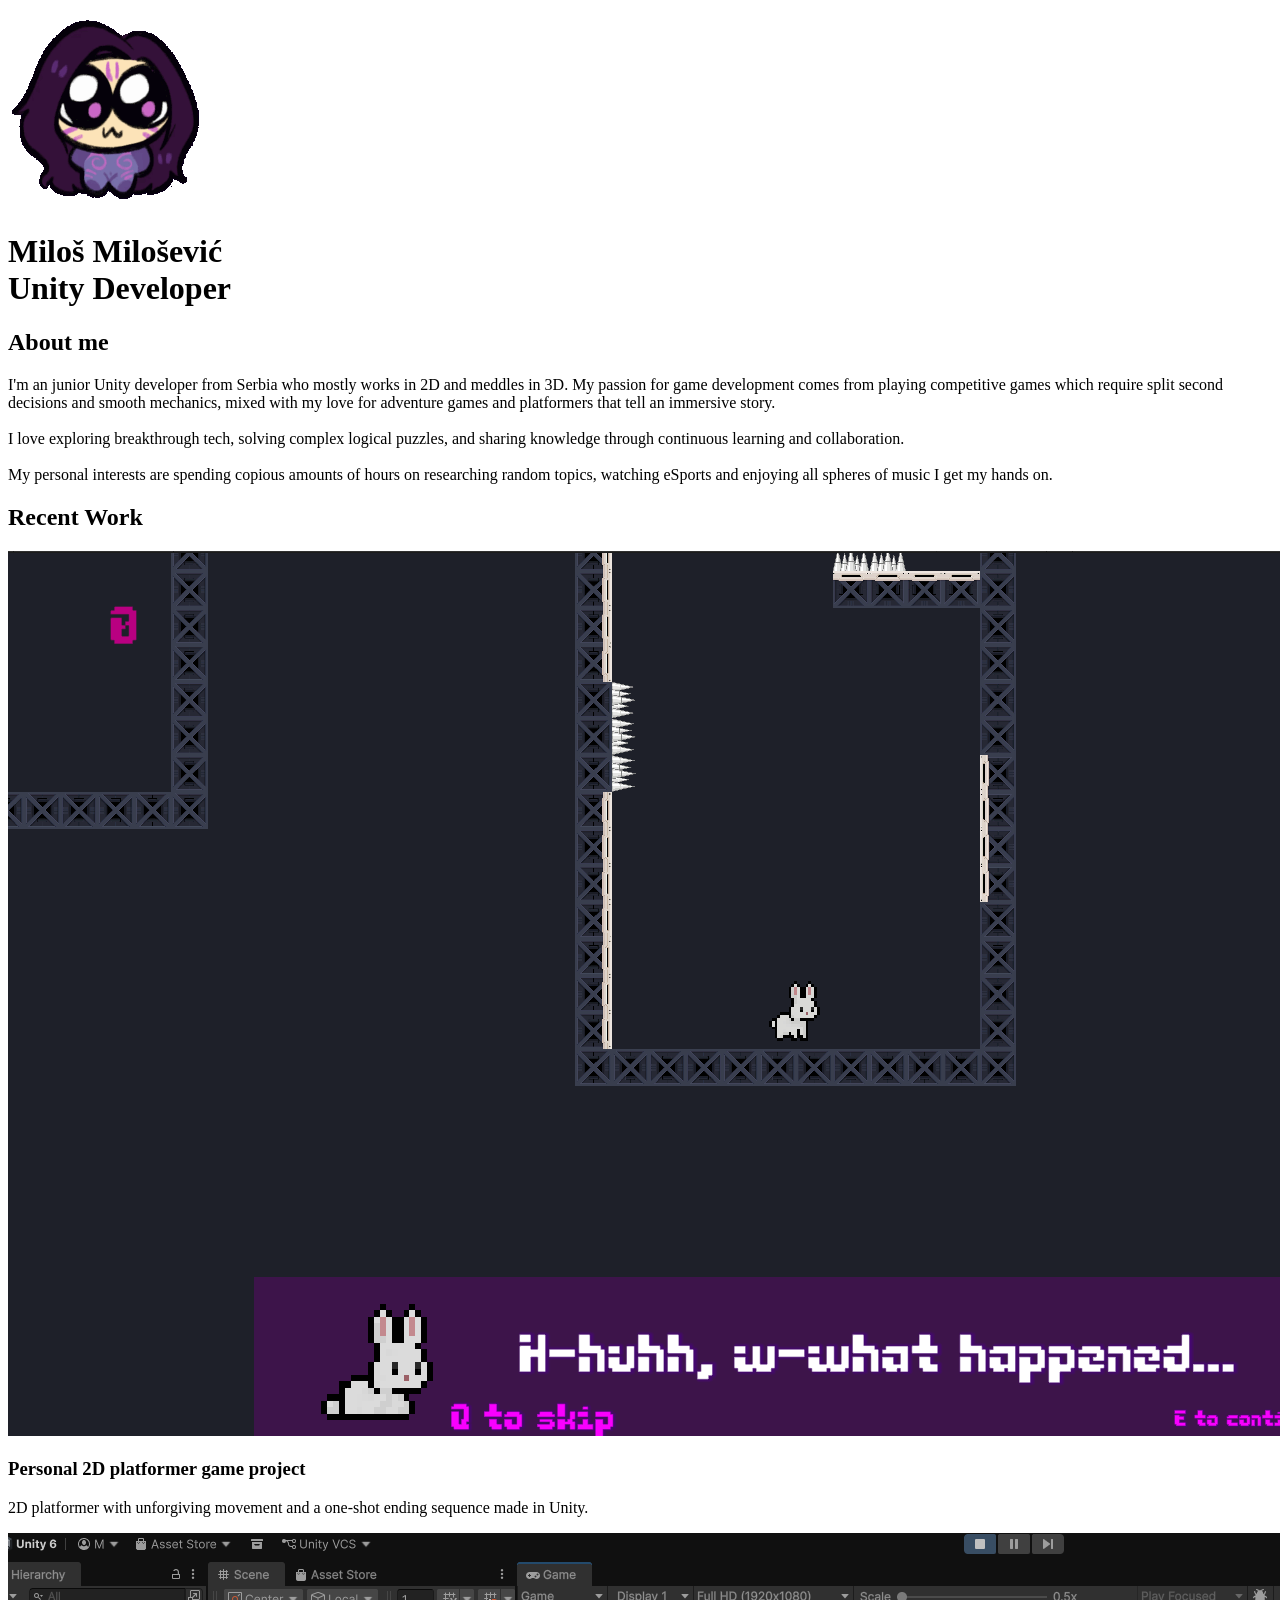
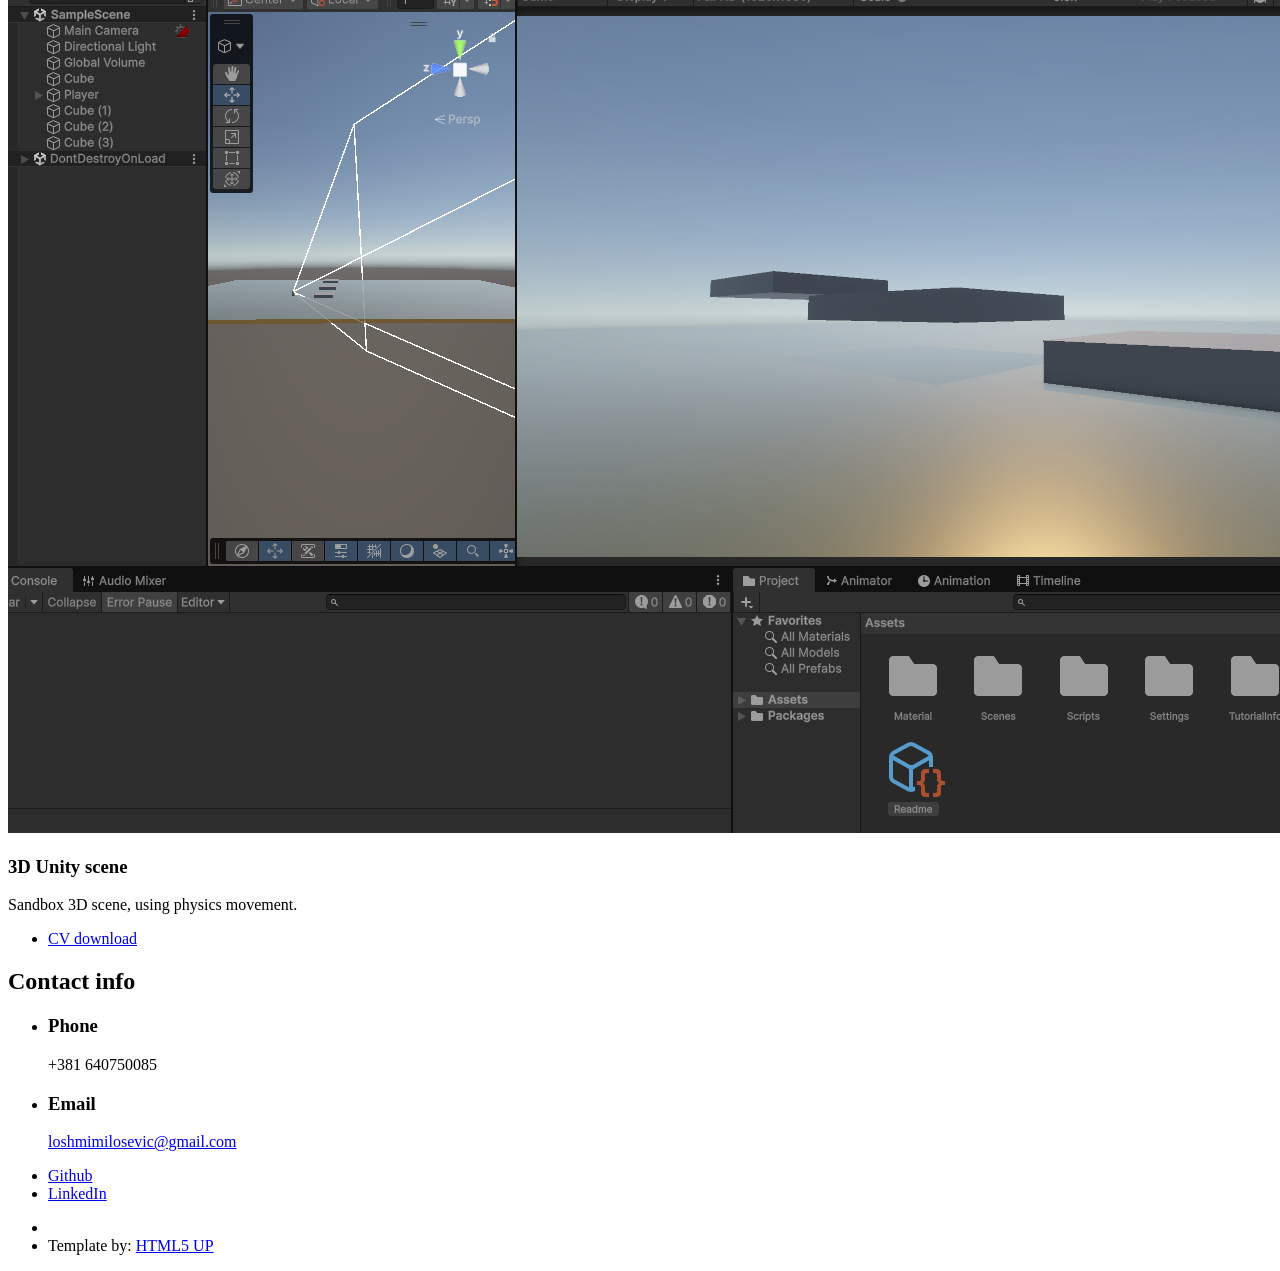
==== commit a05401bc: "Update" ====
--- a/index.html
+++ b/index.html
@@ -70,6 +70,7 @@
 				<!-- Three -->
 					<section id="three">
 						<h2>Contact info</h2>
+						<!-- 
 						<div class="row">
 							<div class="col-8 col-12-small">
 								<form method="post" action="#">
@@ -83,6 +84,7 @@
 									<li><input type="submit" value="Send Message" /></li>
 								</ul>
 							</div>
+											-->
 							<div class="col-4 col-12-small">
 								<ul class="labeled-icons">
 									<li>
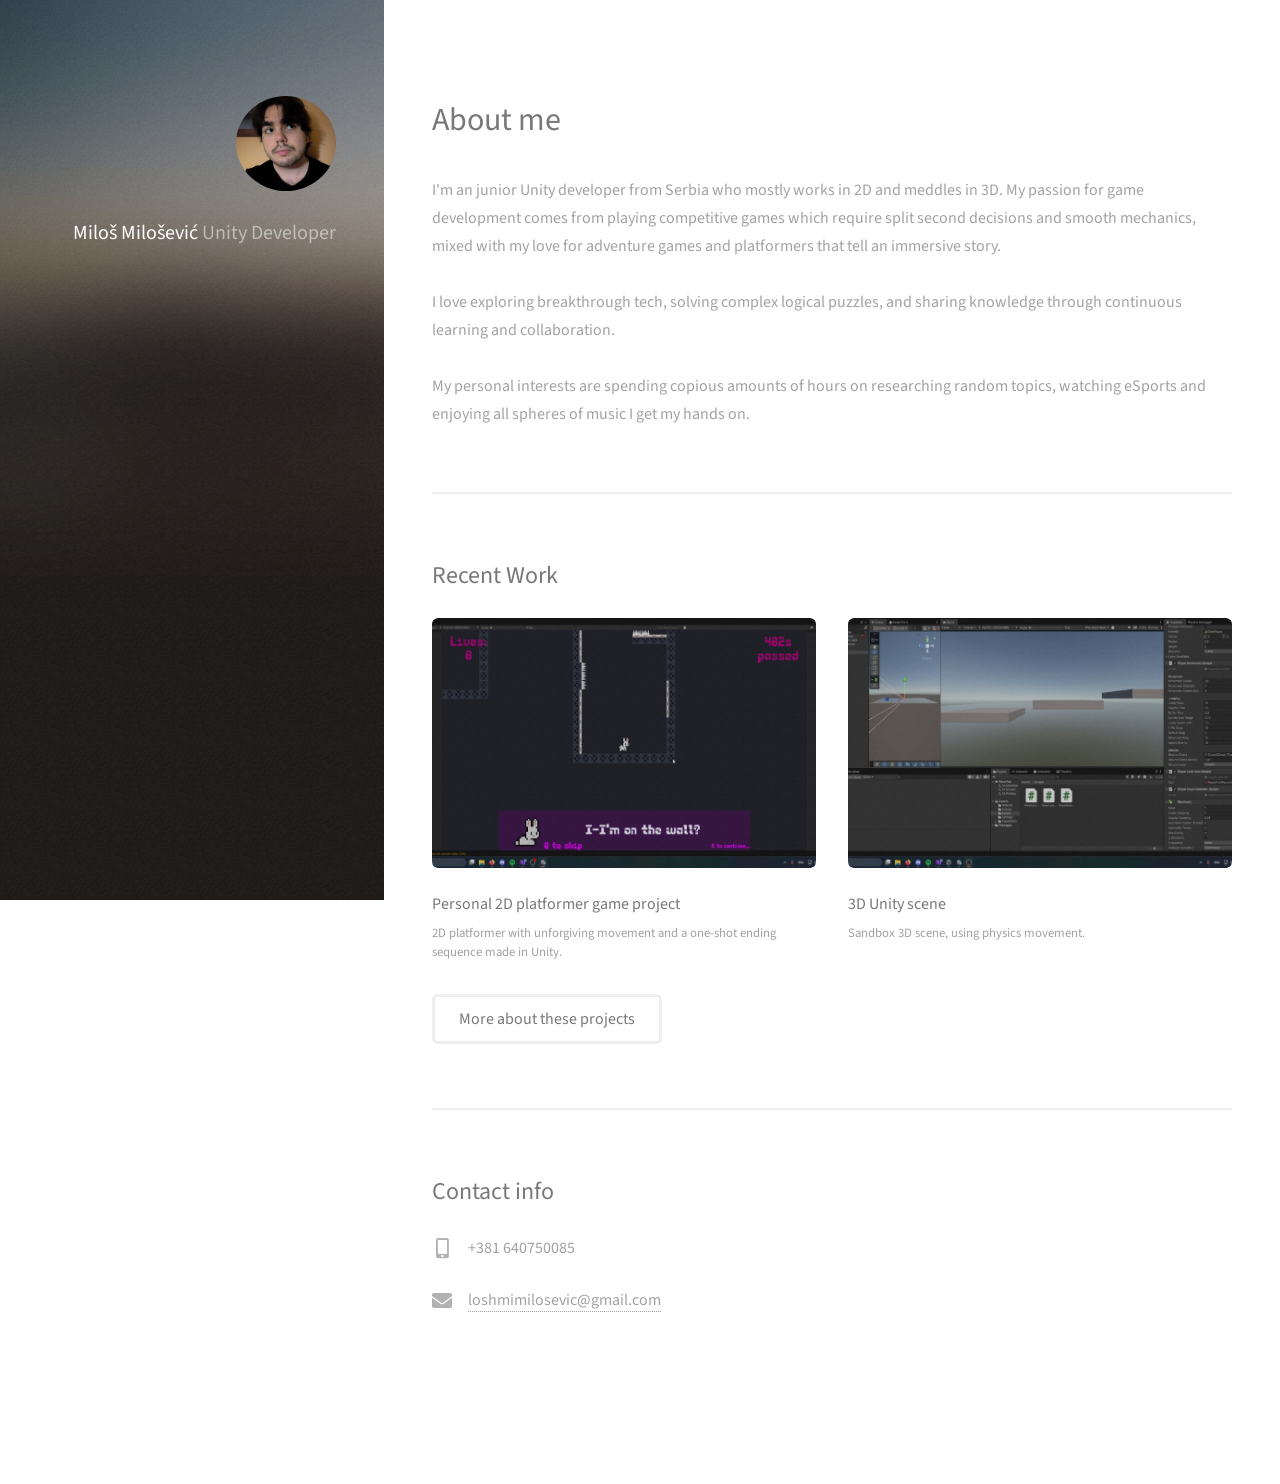
==== commit 67b0eaf0: "Update" ====
--- a/index.html
+++ b/index.html
@@ -16,7 +16,9 @@
 		<!-- Header -->
 			<header id="header">
 				<div class="inner">
-					<a class="image avatar"><img src="images/avatar.png" alt="Avatar of MM" /></a>
+					<a class="image avatar">
+						<img src="imagesvideos/avatar.jpg" alt="Avatar of MM" />
+					</a>
 					<h1>
 						<strong>Miloš Milošević</strong>
 						<br>Unity Developer</br>
@@ -52,21 +54,22 @@
 						<h2>Recent Work</h2>
 						<div class="row">
 							<article class="col-6 col-12-xsmall work-item">
-								<a href="images/fulls/personalproject.png" class="image fit thumb"><img src="images/thumbs/personalproject.png" alt="" /></a>
+								<a href="imagesvideos/personalproject1.png" class="image fit thumb"><img src="imagesvideos/personalproject1.png" alt="" /></a>
 								<h3>Personal 2D platformer game project</h3>
 								<p>2D platformer with unforgiving movement and a one-shot ending sequence made in Unity.</p>
 							</article>
 							<article class="col-6 col-12-xsmall work-item">
-								<a href="images/fulls/3dsandbox.png" class="image fit thumb"><img src="images/thumbs/3dsandbox.png" alt="" /></a>
+								<a href="imagesvideos/sandboxprojectthumb.png" class="image fit thumb"><img src="imagesvideos/sandboxprojectthumb.png" alt="" /></a>
 								<h3>3D Unity scene</h3>
 								<p>Sandbox 3D scene, using physics movement.</p>
 							</article>
 						</div>
-						<ul class="actions">
-							<li><a href="#" class="button">CV download</a></li>
-						</ul>
 					</section>
-
+				<ul class="actions">
+					<li>
+						<a href="gamespage.html" class="button">More about these projects</a>
+					</li>
+				</ul>
 				<!-- Three -->
 					<section id="three">
 						<h2>Contact info</h2>
@@ -97,7 +100,6 @@
 									</li>
 								</ul>
 							</div>
-						</div>
 					</section>
 
 				<!-- Four -->
--- a/assets/css/main.css
+++ b/assets/css/main.css
@@ -2571,7 +2571,23 @@
 			line-height: 1.5em;
 			margin: 0;
 		}
-
+		.work-item .media-container iframe {
+			margin: 0 0 1.5em 0;
+		}
+
+		.work-item .image {
+    margin: 0 0 1.5em 0;
+    height: 250px;
+    overflow: hidden;
+}
+
+.work-item .image img,
+.work-item .image iframe {
+    width: 100%;
+    height: 100%;
+    object-fit: cover;
+    border: none;
+}
 /* Header */
 
 	#header {
